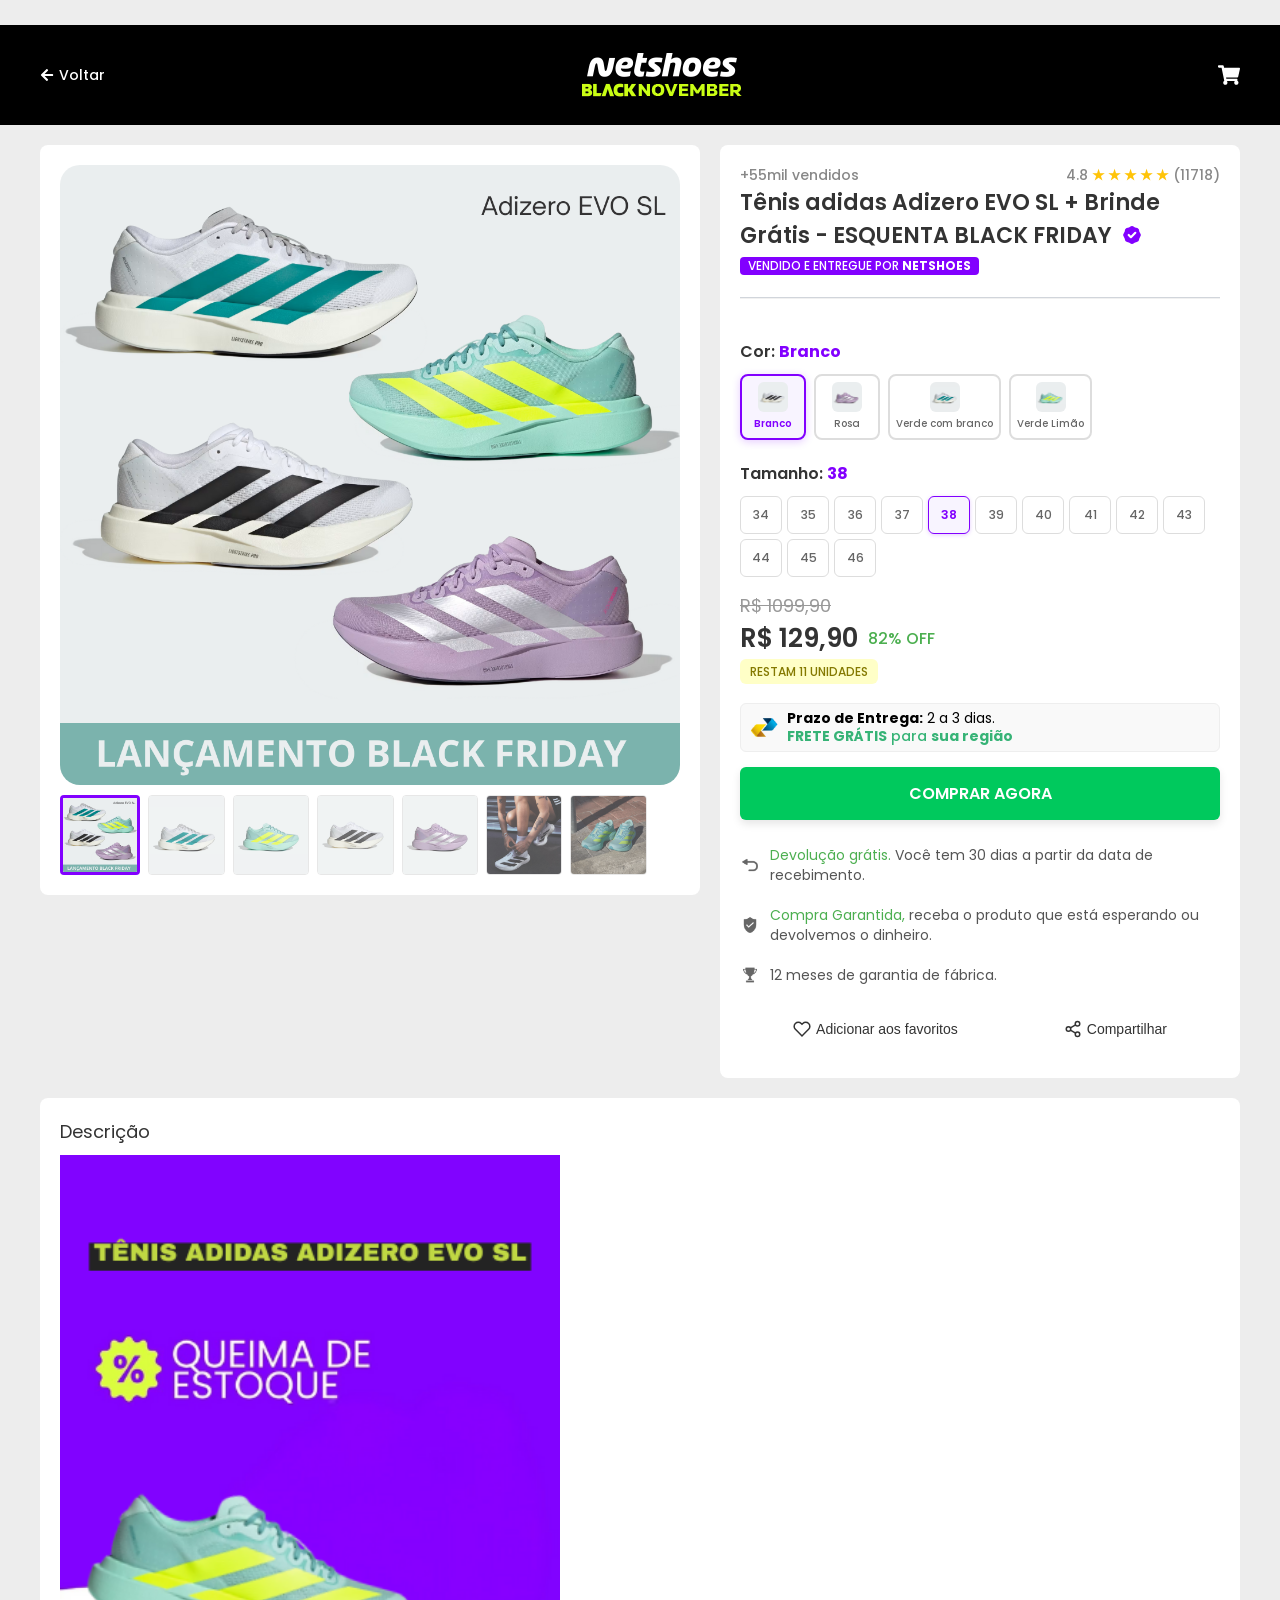
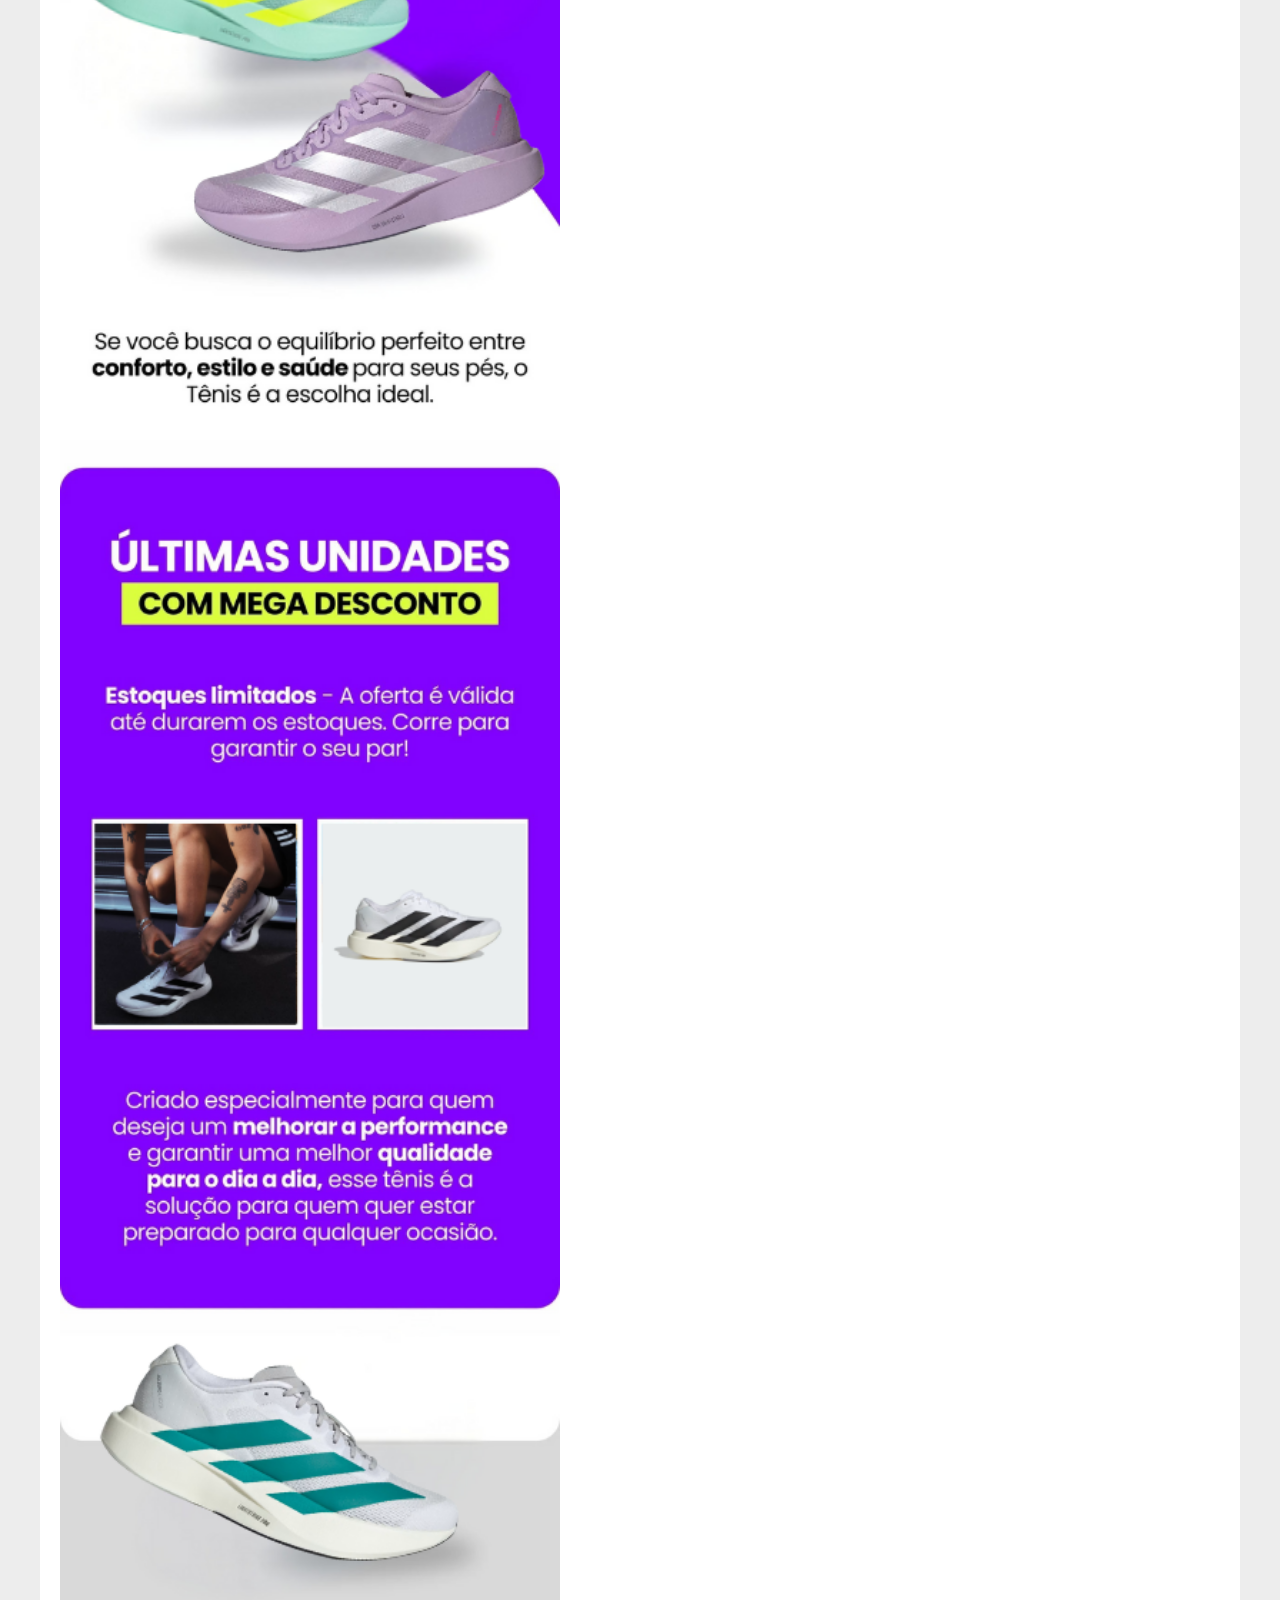
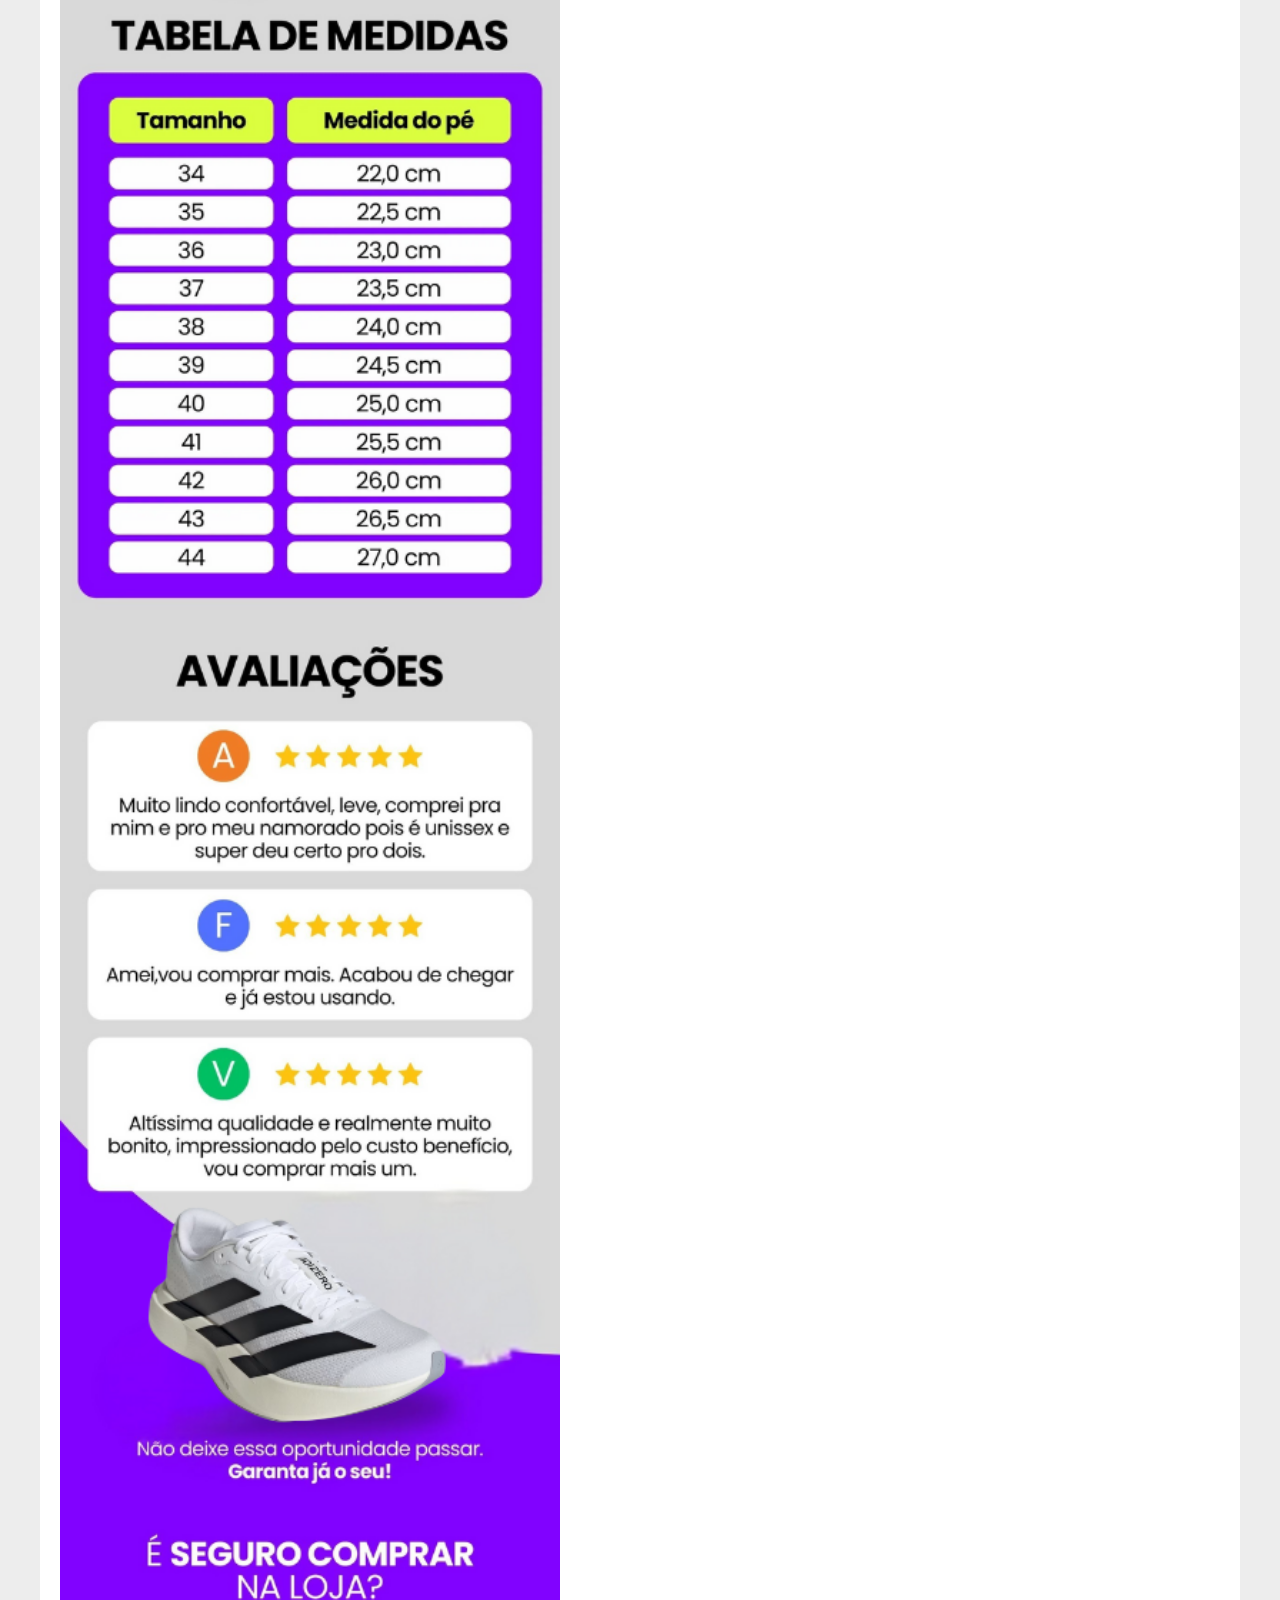
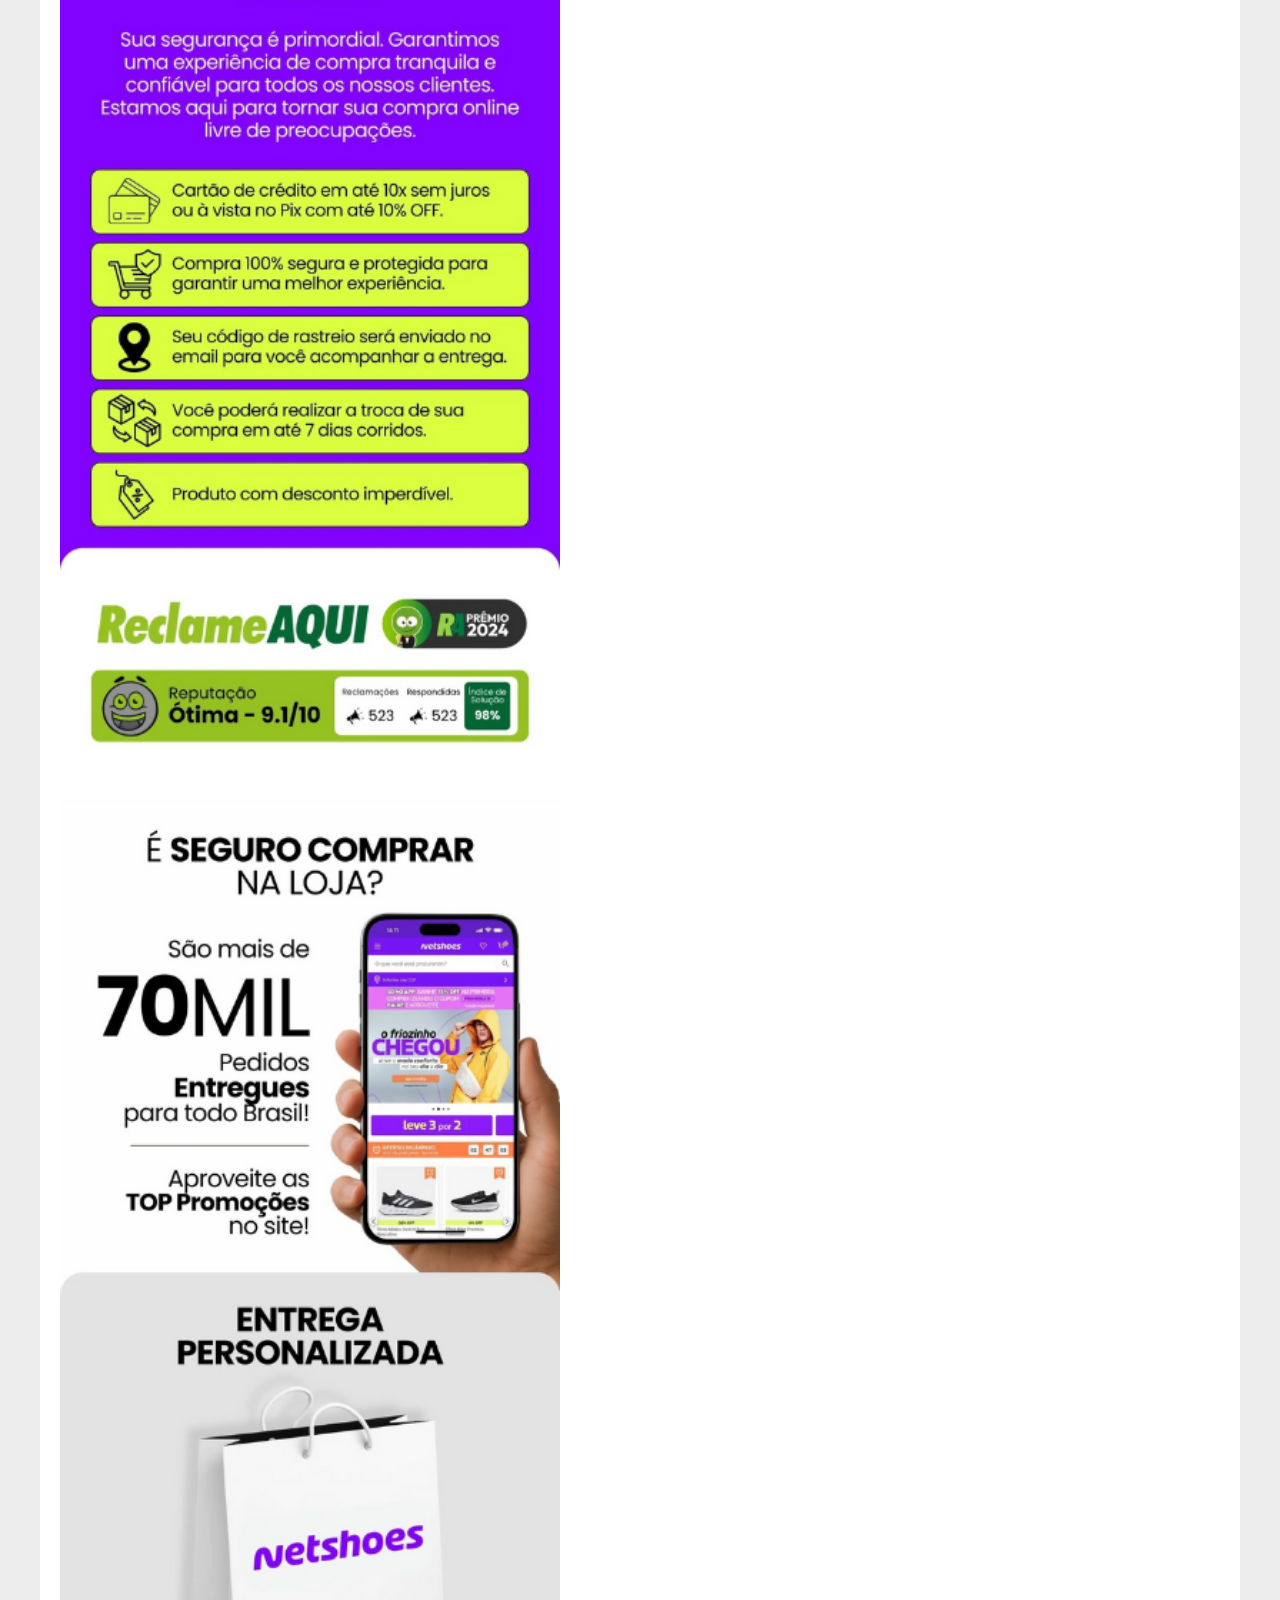
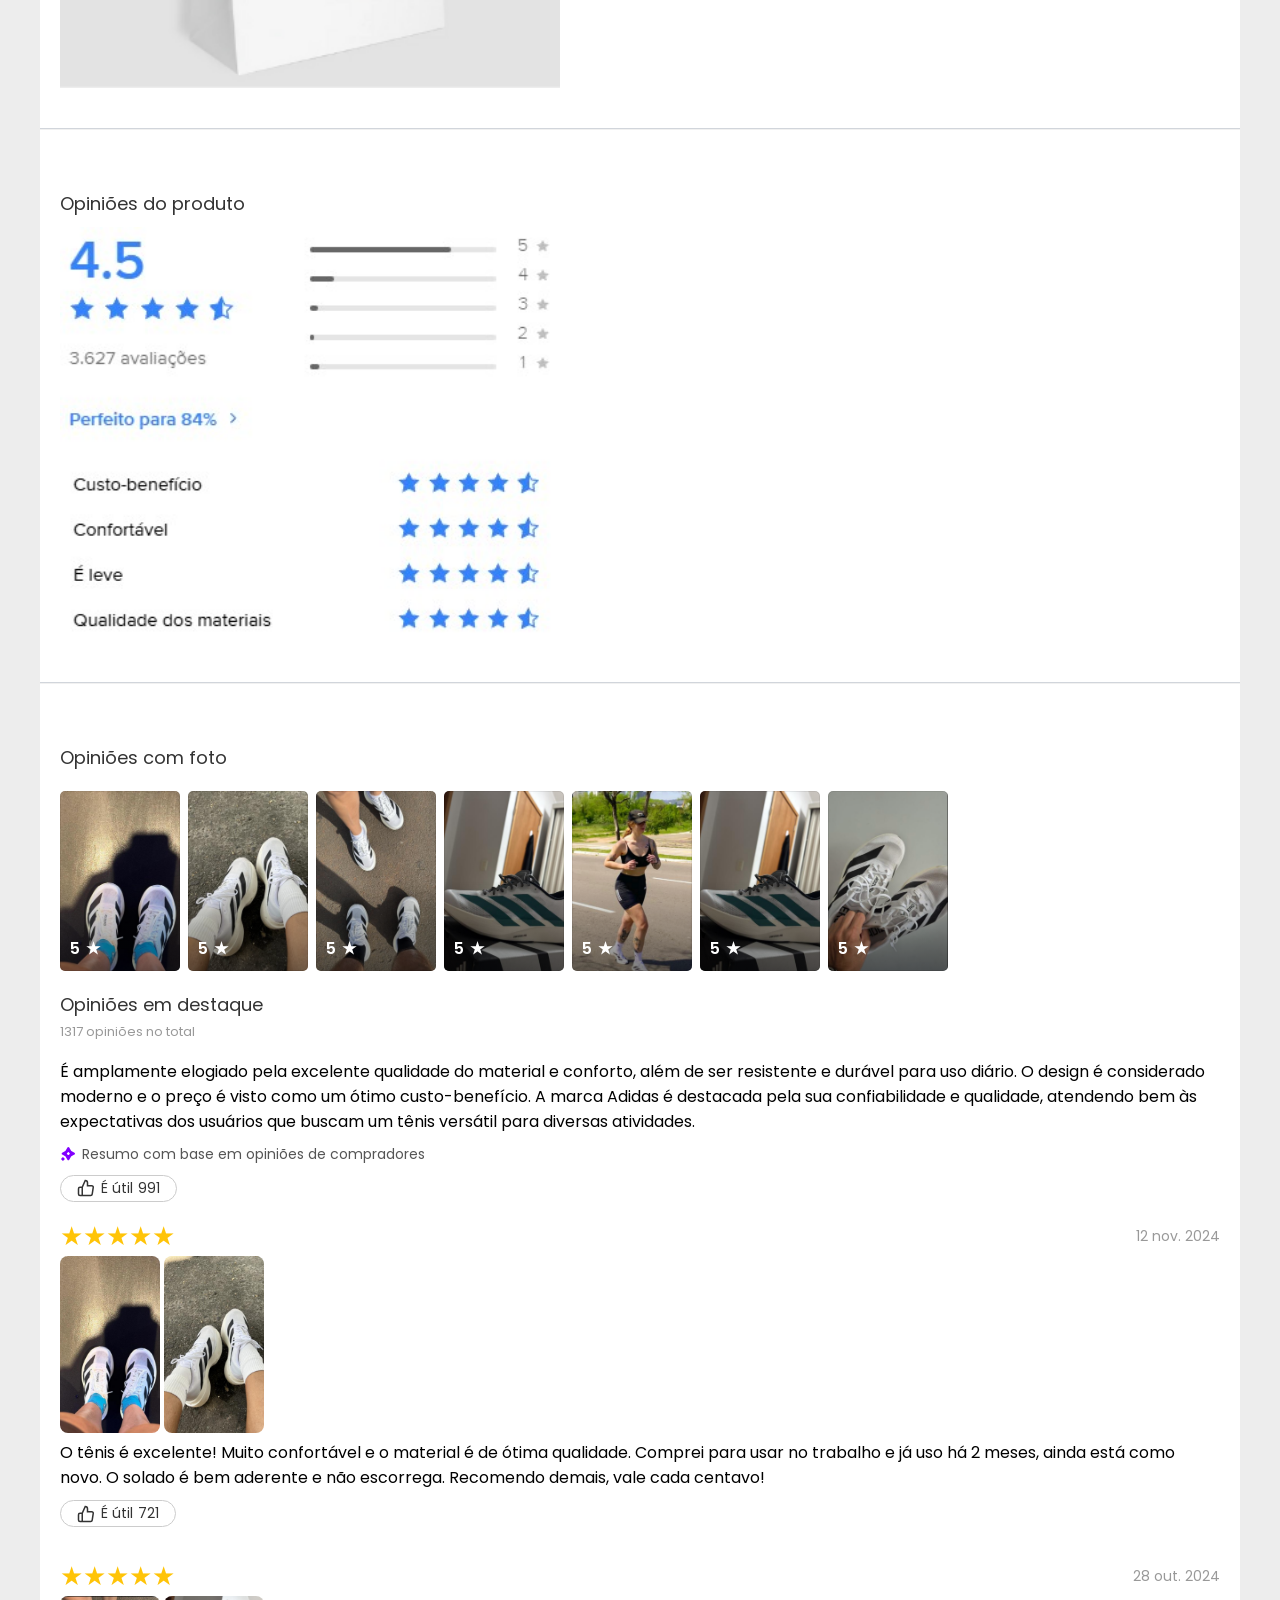
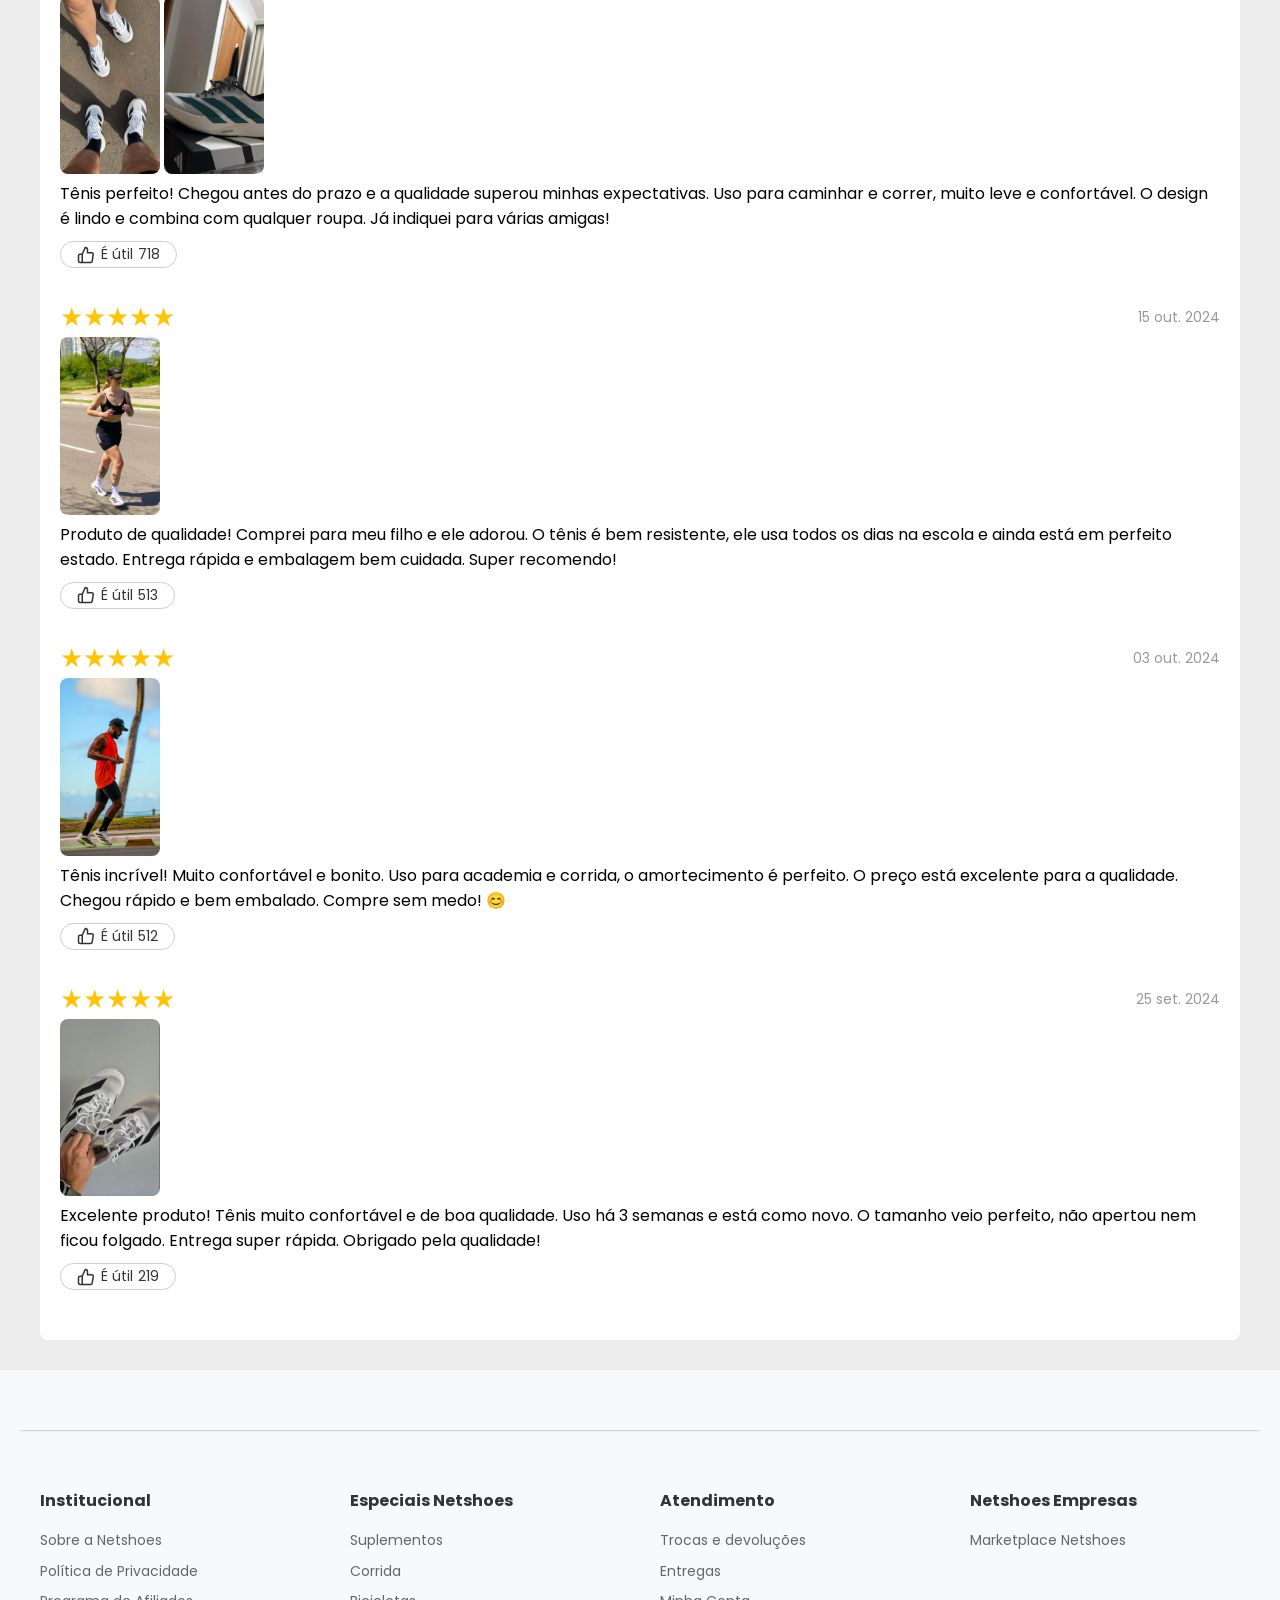
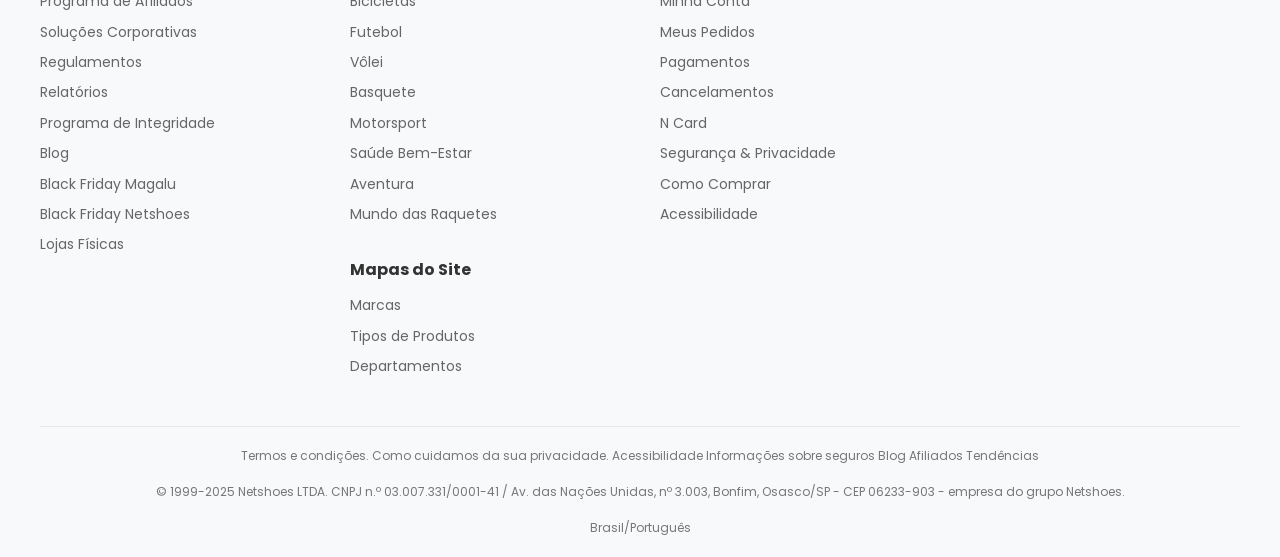
==== evosl/index.html @ 2cd007b9 "Add files via upload" ====
<!DOCTYPE html><html lang="pt-BR"><head>
    <meta charset="UTF-8">
    <meta name="viewport" content="width=device-width, initial-scale=1.0">
    <title>Tênis adidas Adizero EVO SL + Brinde Grátis - ESQUENTA BLACK FRIDAY</title>
    <link rel="stylesheet" href="css/DgPG6TMy4uFp.css">
    <link rel="preconnect" href="https://fonts.googleapis.com">
    <link rel="preconnect" href="https://fonts.gstatic.com" crossorigin="">
    <link href="https://fonts.googleapis.com/css2?family=Poppins:wght@400;500;600;700&display=swap" rel="stylesheet">
    <link rel="icon" type="image/png" href="images/VKbqNxRtXXjP.png">
    <script type="text/javascript">
        (function(c,l,a,r,i,t,y){
            c[a]=c[a]||function(){(c[a].q=c[a].q||[]).push(arguments)};
            t=l.createElement(r);t.async=1;t.src="https://www.clarity.ms/tag/"+i;
            y=l.getElementsByTagName(r)[0];y.parentNode.insertBefore(t,y);
        })(window, document, "clarity", "script", "kq6f7ml3u6");
    </script>
<script>
!function(f,b,e,v,n,t,s)
{if(f.fbq)return;n=f.fbq=function(){n.callMethod?
n.callMethod.apply(n,arguments):n.queue.push(arguments)};
if(!f._fbq)f._fbq=n;n.push=n;n.loaded=!0;n.version='2.0';
n.queue=[];t=b.createElement(e);t.async=!0;
t.src=v;s=b.getElementsByTagName(e)[0];
s.parentNode.insertBefore(t,s)}(window, document,'script',
'https://connect.facebook.net/en_US/fbevents.js');
fbq('init', '415493113957340');
fbq('track', 'PageView');
</script></head>
<!-- Meta Pixel Code -->

<body><noscript><img height="1" width="1" style="display:none"
src="https://www.facebook.com/tr?id=415493113957340&ev=PageView&noscript=1"
/></noscript>
<!-- End Meta Pixel Code -->
<script>
  window.pixelId = "68a03b7207ba3fa84498a661";
  var a = document.createElement("script");
  a.setAttribute("async", "");
  a.setAttribute("defer", "");
  a.setAttribute("src", "https://cdn.utmify.com.br/scripts/pixel/pixel.js");
  document.head.appendChild(a);
</script> <script src="js/latest.js" data-utmify-prevent-xcod-sck="" data-utmify-prevent-subids="" async="" defer=""></script>


    <div class="main-header-container">
        <div class="main-header">
            <a href="../index.html" class="voltar-link">
                <svg aria-hidden="true" class="arrow-left-icon" viewBox="0 0 448 512" xmlns="http://www.w3.org/2000/svg">
                    <path d="M257.5 445.1l-22.2 22.2c-9.4 9.4-24.6 9.4-33.9 0L7 273c-9.4-9.4-9.4-24.6 0-33.9L201.4 44.7c9.4-9.4 24.6-9.4 33.9 0l22.2 22.2c9.5 9.5 9.3 25-.4 34.3L136.6 216H424c13.3 0 24 10.7 24 24v32c0 13.3-10.7 24-24 24H136.6l120.5 114.8c9.8 9.3 10 24.8.4 34.3z"></path>
                </svg>
                <b style="font-size: 14px; font-weight: 500;">Voltar</b>
            </a>
            <a href="../index.html" class="logo-link">
                <img src="images/logonetshoes.png" alt="Logo da Loja" class="logo-img">
            </a>
            <a href="#" class="cart-icon" onclick="showCartSidebar(); return false;">
                <svg aria-hidden="true" class="shopping-cart-icon" viewBox="0 0 576 512" xmlns="http://www.w3.org/2000/svg">
                    <path d="M528.12 301.319l47.273-208C578.806 78.301 567.391 64 551.99 64H159.208l-9.166-44.81C147.758 8.021 137.93 0 126.529 0H24C10.745 0 0 10.745 0 24v16c0 13.255 10.745 24 24 24h69.883l70.248 343.435C147.325 417.1 136 435.222 136 456c0 30.928 25.072 56 56 56s56-25.072 56-56c0-15.674-6.447-29.835-16.824-40h209.647C430.447 426.165 424 440.326 424 456c0 30.928 25.072 56 56 56s56-25.072 56-56c0-22.172-12.888-41.332-31.579-50.405l5.517-24.276c3.413-15.018-8.002-29.319-23.403-29.319H218.117l-6.545-32h293.145c11.206 0 20.92-7.754 23.403-18.681z"></path>
                </svg>
            </a>
        </div>
    </div>

    <div class="product-container">
        <div class="left-column">
            <div style="margin-top: 5px;" class="product-stats div-mobile">
                <span class="sold-count div-mobile">+5mil vendidos</span>
                <span class="rating-1 div-mobile" onclick="scrollToOpinions()" style="cursor: pointer;">4.8 <b style="color: #ffc408">★ ★ ★ ★ ★</b> (1718)</span>
            </div>
            <h1 class="product-title div-mobile"> Tênis adidas Adizero EVO SL + Brinde Grátis - ESQUENTA BLACK FRIDAY <svg class="verified-icon" viewBox="0 0 20 20" fill="currentColor"><path fill-rule="evenodd" d="M6.267 3.455a3.066 3.066 0 001.745-.723 3.066 3.066 0 013.976 0 3.066 3.066 0 001.745.723 3.066 3.066 0 012.812 2.812c.051.643.304 1.254.723 1.745a3.066 3.066 0 010 3.976 3.066 3.066 0 00-.723 1.745 3.066 3.066 0 01-2.812 2.812 3.066 3.066 0 00-1.745.723 3.066 3.066 0 01-3.976 0 3.066 3.066 0 00-1.745-.723 3.066 3.066 0 01-2.812-2.812 3.066 3.066 0 00-.723-1.745 3.066 3.066 0 010-3.976 3.066 3.066 0 00.723-1.745 3.066 3.066 0 012.812-2.812zm7.44 5.252a1 1 0 00-1.414-1.414L9 10.586 7.707 9.293a1 1 0 00-1.414 1.414l2 2a1 1 0 001.414 0l4-4z" clip-rule="evenodd"></path></svg></h1>
            <img src="images/produtoevo.png" class="product-image" id="mainImage">
            <div class="thumbnail-gallery">
                <div class="thumbnail-gallery-container">
                    <img src="images/produtoevo.png" class="thumbnail-image active" alt="Visualização 1 do Tênis">
                    <img src="images/add01.png" class="thumbnail-image" alt="Visualização 2 do Tênis">
                    <img src="images/add02.png" class="thumbnail-image" alt="Visualização 3 do Tênis">
                    <img src="images/add03.png" class="thumbnail-image" alt="Visualização 4 do Tênis">
                    <img src="images/add4.png" class="thumbnail-image" alt="Visualização 5 do Tênis">
                    <img src="images/add05.png" class="thumbnail-image" alt="Visualização 6 do Tênis">
                    <img src="images/add08.png" class="thumbnail-image" alt="Visualização 7 do Tênis">
                </div>
            </div>
        </div>
        
        <div class="right-column">
            <div class="product-info-container">
                <div class="product-stats-pc div-desktop">
                    <span class="sold-count div-desktop">+55mil vendidos</span>
                    <span class="rating-1 div-desktop" onclick="scrollToOpinions()" style="cursor: pointer;">4.8 <b style="color: #ffc408">★ ★ ★ ★ ★</b> (11718)</span>
                </div>
                <h1 class="title-pc div-desktop"> Tênis adidas Adizero EVO SL + Brinde Grátis - ESQUENTA BLACK FRIDAY <svg class="verified-icon" viewBox="0 0 20 20" fill="currentColor"><path fill-rule="evenodd" d="M6.267 3.455a3.066 3.066 0 001.745-.723 3.066 3.066 0 013.976 0 3.066 3.066 0 001.745.723 3.066 3.066 0 012.812 2.812c.051.643.304 1.254.723 1.745a3.066 3.066 0 010 3.976 3.066 3.066 0 00-.723 1.745 3.066 3.066 0 01-2.812 2.812 3.066 3.066 0 00-1.745.723 3.066 3.066 0 01-3.976 0 3.066 3.066 0 00-1.745-.723 3.066 3.066 0 01-2.812-2.812 3.066 3.066 0 00-.723-1.745 3.066 3.066 0 010-3.976 3.066 3.066 0 00.723-1.745 3.066 3.066 0 012.812-2.812zm7.44 5.252a1 1 0 00-1.414-1.414L9 10.586 7.707 9.293a1 1 0 00-1.414 1.414l2 2a1 1 0 001.414 0l4-4z" clip-rule="evenodd"></path></svg></h1>
                <span class="offer-badge-pc offer-badge">Vendido e entregue por <b>NETSHOES</b></span>
                <div class="divider div-desktop"></div>
                
               <!-- Seção de Variações -->
<div class="product-variations">
    <h4 class="variation-title">Cor: <span id="selectedColor">Branco</span></h4>
    <div class="variation-options">
        <label class="variation-option active" data-color="Branco" data-link="https://checkout.pagamentosblack.shop/VCCL1O8SCHF4">
            <input type="radio" name="color" value="Branco" checked="">
            <img src="images/add03.png" alt="Branco" class="variation-image">
            <span class="variation-name">Branco</span>
        </label>

        <label class="variation-option" data-color="Rosa" data-link="https://checkout.pagamentosblack.shop/VCCL1O8SCHF4">
            <input type="radio" name="color" value="Rosa">
            <img src="images/add4.png" alt="Rosa" class="variation-image">
            <span class="variation-name">Rosa</span>
        </label>

        <label class="variation-option" data-color="Verde com branco" data-link="https://checkout.pagamentosblack.shop/VCCL1O8SCHF4">
            <input type="radio" name="color" value="Verde com branco">
            <img src="images/add01.png" alt="Verde com branco" class="variation-image">
            <span class="variation-name">Verde com branco</span>
        </label>

        <label class="variation-option" data-color="Verde Limão" data-link="https://checkout.pagamentosblack.shop/VCCL1O8SCHF4">
            <input type="radio" name="color" value="Verde Limão">
            <img src="images/add02.png" alt="Verde Limão" class="variation-image">
            <span class="variation-name">Verde Limão</span>
        </label>
                    </div>
                </div>
                
                <!-- Seção de Tamanhos -->
                <div class="product-variations">
                    <h4 class="variation-title">Tamanho: <span id="selectedSize">38</span></h4>
                    <div class="size-options">
                        <label class="size-option" data-size="34">
                            <input type="radio" name="size" value="34">
                            <span class="size-number">34</span>
                        </label>
                        <label class="size-option" data-size="35">
                            <input type="radio" name="size" value="35">
                            <span class="size-number">35</span>
                        </label>
                        <label class="size-option" data-size="36">
                            <input type="radio" name="size" value="36">
                            <span class="size-number">36</span>
                        </label>
                        <label class="size-option" data-size="37">
                            <input type="radio" name="size" value="37">
                            <span class="size-number">37</span>
                        </label>
                        <label class="size-option active" data-size="38">
                            <input type="radio" name="size" value="38" checked="">
                            <span class="size-number">38</span>
                        </label>
                        <label class="size-option" data-size="39">
                            <input type="radio" name="size" value="39">
                            <span class="size-number">39</span>
                        </label>
                        <label class="size-option" data-size="40">
                            <input type="radio" name="size" value="40">
                            <span class="size-number">40</span>
                        </label>
                        <label class="size-option" data-size="41">
                            <input type="radio" name="size" value="41">
                            <span class="size-number">41</span>
                        </label>
                        <label class="size-option" data-size="42">
                            <input type="radio" name="size" value="42">
                            <span class="size-number">42</span>
                        </label>
                        <label class="size-option" data-size="43">
                            <input type="radio" name="size" value="43">
                            <span class="size-number">43</span>
                        </label>
                        <label class="size-option" data-size="44">
                            <input type="radio" name="size" value="44">
                            <span class="size-number">44</span>
                        </label>
                        <label class="size-option" data-size="45">
                            <input type="radio" name="size" value="45">
                            <span class="size-number">45</span>
                        </label>
                        <label class="size-option" data-size="46">
                            <input type="radio" name="size" value="46">
                            <span class="size-number">46</span>
                        </label>
                    </div>
                </div>
                
                <h3 class="product-original-price">R$ 1099,90</h3>
                <div class="price-section">
                    <h2 class="product-promo-price">R$ 129,90</h2>
                    <span class="discount-badge">82% OFF</span>
                </div>
                <span class="PIX-badge">RESTAM 11 UNIDADES</span>
    
                <div class="fretefundo">
                    <img src="images/6YcCt3NpTglj.png" class="guarantee-icon">
                    <div class="ttl-frete">
                        <span style="font-size: 14px" class="prazo-entrega"><b>Prazo de Entrega:</b> 2 a 3 dias.</span>
                        <span style="font-size: 14px; font-weight: 500;" class="ip-frete" id="custom-address"><b>FRETE GRÁTIS</b> para <b>sua região</b></span>
                    </div>
                </div>
    
                <div class="main-container-unico">
                    <a style="font-size: 16px" id="btn-comprar-original-unico" class="btn-compra-estilo-unico" href="https://checkout.pagamentosblack.shop/VCCL1O8SCHF4">COMPRAR AGORA</a>
                </div>
    
                <div class="product-guarantees">
                    <div class="guarantee-item">
                        <img src="images/4JC6ZxbnqdlU.png" class="guarantee-icon">
                        <div class="guarantee-text">
                            <span style="line-height: 14px;"><b style="color: #4caf50; font-weight: 400;">Devolução grátis.</b> Você tem 30 dias a partir da data de recebimento.</span>
                        </div>
                    </div>
                    <div class="guarantee-item">
                        <img src="images/Jy5x5VlU1mca.png" class="guarantee-icon">
                        <div class="guarantee-text">
                            <span style="line-height: 14px;"><b style="color: #4caf50; font-weight: 400;">Compra Garantida,</b> receba o produto que está esperando ou devolvemos o dinheiro.</span>
                        </div>
                    </div>
                    <div class="guarantee-item">
                        <img src="images/l9fi6cHWqxhw.png" class="guarantee-icon">
                        <div class="guarantee-text">
                            <span>12 meses de garantia de fábrica.</span>
                        </div>
                    </div>
                </div>
    
                <div class="product-actions">
                    <button class="action-link add-to-favorites" onclick="toggleFavorite(this);">
                        <svg class="action-icon heart-icon" viewBox="0 0 24 24" fill="none" stroke="currentColor" stroke-width="2">
                            <path d="M20.84 4.61a5.5 5.5 0 0 0-7.78 0L12 5.67l-1.06-1.06a5.5 5.5 0 0 0-7.78 7.78l1.06 1.06L12 21.23l7.78-7.78 1.06-1.06a5.5 5.5 0 0 0 0-7.78z"></path>
                        </svg>
                        <span class="favorite-text">Adicionar aos favoritos</span>
                    </button>
                    <button class="action-link share-button" onclick="shareProduct();">
                        <svg class="action-icon share-icon" viewBox="0 0 24 24" fill="none" stroke="currentColor" stroke-width="2">
                            <circle cx="18" cy="5" r="3"></circle>
                            <circle cx="6" cy="12" r="3"></circle>
                            <circle cx="18" cy="19" r="3"></circle>
                            <line x1="8.59" y1="13.51" x2="15.42" y2="17.49"></line>
                            <line x1="15.41" y1="6.51" x2="8.59" y2="10.49"></line>
                        </svg>
                        <span>Compartilhar</span>
                    </button>
                </div>
            </div>
        </div>
    </div>

    <div class="divider div-mobile"></div>    

    <div class="avaliacoes">

        <div class="opinioes-geral">
            <span class="opinioes-produto">Descrição</span><br>
            <img class="opinioes-produto-img-pc div-desktop" src="images/descricaoevo.png">
            <img class="opinioes-produto-img div-mobile" src="images/descricaoevo.png">
        </div>

        <div class="divider"></div>

        <div class="opinioes-geral" id="opinioes-section">
          <span class="opinioes-produto">Opiniões do produto</span><br>
          <img class="opinioes-produto-img-pc div-desktop" src="images/S1FftvPhzfHx.jpg">
          <img class="opinioes-produto-img div-mobile" src="images/S1FftvPhzfHx.jpg">
      </div>
        
        <div class="divider"></div>

        <div class="opinioes-geral">
            <span class="opinioes-produto">Opiniões com foto</span>

            <div class="carousel-container">
         <div class="carousel">
           <div class="carousel-item">
             <div class="overlay">
               <div class="gradient"></div>
               <div class="rating">
                 <span>5</span>
                 <span style="color: #fff; margin-left: 6px;">★</span>
               </div>
             </div>
             <img src="images/reviu01.png" alt="Produto 1">
           </div>
           <div class="carousel-item">
             <div class="overlay">
               <div class="gradient"></div>
               <div class="rating">
                 <span>5</span>
                 <span style="color: #fff; margin-left: 6px;">★</span>
               </div>
             </div>
             <img src="images/reviu02.png" alt="Produto 1">
           </div>
           <div class="carousel-item">
             <div class="overlay">
               <div class="gradient"></div>
               <div class="rating">
                 <span>5</span>
                 <span style="color: #fff; margin-left: 6px;">★</span>
               </div>
             </div>
             <img src="images/reviu03.png" alt="Produto 1">
           </div>
           <div class="carousel-item">
             <div class="overlay">
               <div class="gradient"></div>
               <div class="rating">
                 <span>5</span>
                 <span style="color: #fff; margin-left: 6px;">★</span>
               </div>
             </div>
             <img src="images/reviu04.png" alt="Produto 1">
           </div>
          <div class="carousel-item">
             <div class="overlay">
               <div class="gradient"></div>
               <div class="rating">
                 <span>5</span>
                 <span style="color: #fff; margin-left: 6px;">★</span>
               </div>
             </div>
             <img src="images/reviu07.png" alt="Produto 1">
           </div>
          <div class="carousel-item">
             <div class="overlay">
               <div class="gradient"></div>
               <div class="rating">
                 <span>5</span>
                 <span style="color: #fff; margin-left: 6px;">★</span>
               </div>
             </div>
             <img src="images/reviu04.png" alt="Produto 1">
           </div>
          <div class="carousel-item" style="margin-right:10px;">
             <div class="overlay">
               <div class="gradient"></div>
               <div class="rating">
                 <span>5</span>
                 <span style="color: #fff; margin-left: 6px;">★</span>
               </div>
             </div>
             <img src="images/reviu06.png" alt="Produto 1">
           </div>
         </div>
       </div>

            <span class="opinioes-produto">Opiniões em destaque</span><br>
            <span class="opinioes-text">1317 opiniões no total</span><br>
            <p class="review-txt-1">É amplamente elogiado pela excelente qualidade do material e conforto, além de ser resistente e durável para uso diário. O design é considerado moderno e o preço é visto como um ótimo custo-benefício. A marca Adidas é destacada pela sua confiabilidade e qualidade, atendendo bem às expectativas dos usuários que buscam um tênis versátil para diversas atividades.</p>
            <div class="ia-container">
                <svg style="margin-right: 6px;" xmlns="http://www.w3.org/2000/svg" width="16" height="16" viewBox="0 0 16 16" fill="none"><path fill-rule="evenodd" clip-rule="evenodd" d="M9.24055 1.46224C8.84928 0.746962 7.82196 0.746961 7.43068 1.46224L5.7212 4.58728C5.62653 4.76035 5.48422 4.90264 5.31114 4.99728L2.18593 6.70618C1.47045 7.09741 1.47045 8.12498 2.18593 8.51621L5.31114 10.2251C5.48422 10.3198 5.62653 10.462 5.7212 10.6351L7.43068 13.7601C7.82196 14.4754 8.84928 14.4754 9.24055 13.7601L10.95 10.6351C11.0447 10.462 11.187 10.3198 11.3601 10.2251L14.4853 8.51621C15.2008 8.12498 15.2008 7.09741 14.4853 6.70618L11.3601 4.99728C11.187 4.90264 11.0447 4.76035 10.95 4.58728L9.24055 1.46224ZM8.67451 6.26099C8.48727 6.07379 8.18369 6.07379 7.99644 6.26099L6.98501 7.27223C6.79776 7.45944 6.79776 7.76296 6.98501 7.95017L7.99644 8.9614C8.18369 9.14861 8.48727 9.14861 8.67451 8.9614L9.68594 7.95017C9.87319 7.76296 9.87319 7.45944 9.68594 7.27223L8.67451 6.26099Z" fill="#8200ff"></path><rect x="2.93832" y="10.9688" width="2.87652" height="2.87652" rx="0.359565" transform="rotate(45 2.93832 10.9688)" fill="#8200ff"></rect></svg>
                <span class="ia-review">Resumo com base em opiniões de compradores</span>
            </div>
            <div class="rating-container">
                <button class="rating-button useful-btn" onclick="toggleUseful(this)" data-count="91">
                    <svg class="thumbs-up-icon" viewBox="0 0 24 24" fill="none" stroke="currentColor" stroke-width="2">
                        <path d="M14 9V5a3 3 0 0 0-3-3l-4 9v11h11.28a2 2 0 0 0 2-1.7l1.38-9a2 2 0 0 0-2-2.3zM7 22H4a2 2 0 0 1-2-2v-7a2 2 0 0 1 2-2h3"></path>
                    </svg>
                    É útil <span class="count">991</span>
                </button>
            </div>

            <div class="comentario-container">
                <div class="comentario">
                    <span class="star-comment">★★★★★</span>
                    <span class="comment-date">12 nov. 2024</span>
                </div>
                <div class="imgs-review">
                    <img src="images/reviu01.png" class="img-review">
                    <img src="images/reviu02.png" class="img-review">
                </div>
                <span class="review-txt">O tênis é excelente! Muito confortável e o material é de ótima qualidade. Comprei para usar no trabalho e já uso há 2 meses, ainda está como novo. O solado é bem aderente e não escorrega. Recomendo demais, vale cada centavo!</span>
                <div class="rating-container">
                  <button class="rating-button useful-btn" onclick="toggleUseful(this)" data-count="121">
                    <svg class="thumbs-up-icon" viewBox="0 0 24 24" fill="none" stroke="currentColor" stroke-width="2">
                        <path d="M14 9V5a3 3 0 0 0-3-3l-4 9v11h11.28a2 2 0 0 0 2-1.7l1.38-9a2 2 0 0 0-2-2.3zM7 22H4a2 2 0 0 1-2-2v-7a2 2 0 0 1 2-2h3"></path>
                    </svg>
                    É útil <span class="count">721</span>
                  </button>
                </div>
            </div>

            <div class="comentario-container">
                <div class="comentario">
                    <span class="star-comment">★★★★★</span>
                    <span class="comment-date">28 out. 2024</span>
                </div>
                <div class="imgs-review">
                    <img src="images/reviu03.png" class="img-review">
                    <img src="images/reviu04.png" class="img-review">
                </div>
                <span class="review-txt">Tênis perfeito! Chegou antes do prazo e a qualidade superou minhas expectativas. Uso para caminhar e correr, muito leve e confortável. O design é lindo e combina com qualquer roupa. Já indiquei para várias amigas!</span>
                <div class="rating-container">
                  <button class="rating-button useful-btn" onclick="toggleUseful(this)" data-count="18">
                    <svg class="thumbs-up-icon" viewBox="0 0 24 24" fill="none" stroke="currentColor" stroke-width="2">
                        <path d="M14 9V5a3 3 0 0 0-3-3l-4 9v11h11.28a2 2 0 0 0 2-1.7l1.38-9a2 2 0 0 0-2-2.3zM7 22H4a2 2 0 0 1-2-2v-7a2 2 0 0 1 2-2h3"></path>
                    </svg>
                    É útil <span class="count">718</span>
                  </button>
                </div>
            </div>

            <div class="comentario-container">
                <div class="comentario">
                    <span class="star-comment">★★★★★</span>
                    <span class="comment-date">15 out. 2024</span>
                </div>
                <div class="imgs-review">
                    <img src="images/reviu07.png" class="img-review">
                </div>
                <span class="review-txt">Produto de qualidade! Comprei para meu filho e ele adorou. O tênis é bem resistente, ele usa todos os dias na escola e ainda está em perfeito estado. Entrega rápida e embalagem bem cuidada. Super recomendo!</span>
                <div class="rating-container">
                  <button class="rating-button useful-btn" onclick="toggleUseful(this)" data-count="13">
                    <svg class="thumbs-up-icon" viewBox="0 0 24 24" fill="none" stroke="currentColor" stroke-width="2">
                        <path d="M14 9V5a3 3 0 0 0-3-3l-4 9v11h11.28a2 2 0 0 0 2-1.7l1.38-9a2 2 0 0 0-2-2.3zM7 22H4a2 2 0 0 1-2-2v-7a2 2 0 0 1 2-2h3"></path>
                    </svg>
                    É útil <span class="count">513</span>
                  </button>
                </div>
            </div>

            <div class="comentario-container">
                <div class="comentario">
                    <span class="star-comment">★★★★★</span>
                    <span class="comment-date">03 out. 2024</span>
                </div>
                <div class="imgs-review">
                    <img src="images/reviu05.png" class="img-review">
                </div>
                <span class="review-txt">Tênis incrível! Muito confortável e bonito. Uso para academia e corrida, o amortecimento é perfeito. O preço está excelente para a qualidade. Chegou rápido e bem embalado. Compre sem medo! 😊</span>
                <div class="rating-container">
                  <button class="rating-button useful-btn" onclick="toggleUseful(this)" data-count="12">
                    <svg class="thumbs-up-icon" viewBox="0 0 24 24" fill="none" stroke="currentColor" stroke-width="2">
                        <path d="M14 9V5a3 3 0 0 0-3-3l-4 9v11h11.28a2 2 0 0 0 2-1.7l1.38-9a2 2 0 0 0-2-2.3zM7 22H4a2 2 0 0 1-2-2v-7a2 2 0 0 1 2-2h3"></path>
                    </svg>
                    É útil <span class="count">512</span>
                  </button>
                </div>
            </div>

            <div class="comentario-container">
                <div class="comentario">
                    <span class="star-comment">★★★★★</span>
                    <span class="comment-date">25 set. 2024</span>
                </div>
                <div class="imgs-review">
                    <img src="images/reviu06.png" class="img-review">
                </div>
                <span class="review-txt">Excelente produto! Tênis muito confortável e de boa qualidade. Uso há 3 semanas e está como novo. O tamanho veio perfeito, não apertou nem ficou folgado. Entrega super rápida. Obrigado pela qualidade!</span>
                <div class="rating-container">
                  <button class="rating-button useful-btn" onclick="toggleUseful(this)" data-count="9">
                    <svg class="thumbs-up-icon" viewBox="0 0 24 24" fill="none" stroke="currentColor" stroke-width="2">
                        <path d="M14 9V5a3 3 0 0 0-3-3l-4 9v11h11.28a2 2 0 0 0 2-1.7l1.38-9a2 2 0 0 0-2-2.3zM7 22H4a2 2 0 0 1-2-2v-7a2 2 0 0 1 2-2h3"></path>
                    </svg>
                    É útil <span class="count">219</span>
                  </button>
                </div>
            </div>
        </div>

    </div>

    <div class="footer-container">
        <div class="divider"></div>
        <div class="footer-content">
            <div class="footer-column">
                <h3 class="footer-title">Institucional</h3>
                <ul class="footer-list">
                    <li>Sobre a Netshoes</li>
                    <li>Política de Privacidade</li>
                    <li>Programa de Afiliados</li>
                    <li>Soluções Corporativas</li>
                    <li>Regulamentos</li>
                    <li>Relatórios</li>
                    <li>Programa de Integridade</li>
                    <li>Blog</li>
                    <li>Black Friday Magalu</li>
                    <li>Black Friday Netshoes</li>
                    <li>Lojas Físicas</li>
                </ul>
            </div>

            <div class="footer-column">
                <h3 class="footer-title">Especiais Netshoes</h3>
                <ul class="footer-list">
                    <li>Suplementos</li>
                    <li>Corrida</li>
                    <li>Bicicletas</li>
                    <li>Futebol</li>
                    <li>Vôlei</li>
                    <li>Basquete</li>
                    <li>Motorsport</li>
                    <li>Saúde Bem-Estar</li>
                    <li>Aventura</li>
                    <li>Mundo das Raquetes</li>
                </ul>
                
                <h3 class="footer-title footer-subtitle">Mapas do Site</h3>
                <ul class="footer-list">
                    <li>Marcas</li>
                    <li>Tipos de Produtos</li>
                    <li>Departamentos</li>
                </ul>
            </div>

            <div class="footer-column">
                <h3 class="footer-title">Atendimento</h3>
                <ul class="footer-list">
                    <li>Trocas e devoluções</li>
                    <li>Entregas</li>
                    <li>Minha Conta</li>
                    <li>Meus Pedidos</li>
                    <li>Pagamentos</li>
                    <li>Cancelamentos</li>
                    <li>N Card</li>
                    <li>Segurança & Privacidade</li>
                    <li>Como Comprar</li>
                    <li>Acessibilidade</li>
                </ul>
            </div>

            <div class="footer-column">
                <h3 class="footer-title">Netshoes Empresas</h3>
                <ul class="footer-list">
                    <li>Marketplace Netshoes</li>
                </ul>
            </div>
        </div>
        
        <div class="footer-bottom">
            <span>Termos e condições. Como cuidamos da sua privacidade. Acessibilidade Informações sobre seguros Blog Afiliados Tendências<br><br>© 1999-2025 Netshoes LTDA. CNPJ n.º 03.007.331/0001-41 / Av. das Nações Unidas, nº 3.003, Bonfim, Osasco/SP - CEP 06233-903 - empresa do grupo Netshoes.<br><br>Brasil/Português</span>
        </div>
    </div>

    <script src="js/whV5WfttOMdn.js"></script>
    <script>
        function toggleFavorite(element) {
            const favoriteText = element.querySelector('.favorite-text');
            const heartIcon = element.querySelector('.heart-icon');
            
            if (element.classList.contains('favorited')) {
                // Remove dos favoritos
                element.classList.remove('favorited');
                favoriteText.textContent = 'Adicionar aos favoritos';
                heartIcon.setAttribute('fill', 'none');
            } else {
                // Adiciona aos favoritos
                element.classList.add('favorited');
                favoriteText.textContent = 'Adicionado aos favoritos';
                heartIcon.setAttribute('fill', 'currentColor');
            }
        }

        function toggleUseful(button) {
            const countSpan = button.querySelector('.count');
            let currentCount = parseInt(countSpan.textContent);
            
            if (button.classList.contains('active')) {
                // Desativar - diminuir contador
                button.classList.remove('active');
                currentCount = currentCount - 1;
            } else {
                // Ativar - aumentar contador
                button.classList.add('active');
                currentCount = currentCount + 1;
            }
            
            countSpan.textContent = currentCount;
        }

        async function shareProduct() {
            const shareData = {
                title: 'Tênis Adidas Samba OG + Brinde Grátis - ESQUENTA BLACK FRIDAY',
                text: 'Confira esta oferta incrível! Tênis Adidas Samba OG + Brinde Grátis com 74% OFF - De R$ 499,90 por apenas R$ 127,70',
                url: window.location.href
            };

            try {
                // Verifica se o navegador suporta a Web Share API
                if (navigator.share) {
                    await navigator.share(shareData);
                } else {
                    // Fallback para navegadores que não suportam Web Share API
                    fallbackShare(shareData);
                }
            } catch (error) {
                // Se o usuário cancelar o compartilhamento ou houver erro
                console.log('Compartilhamento cancelado ou erro:', error);
            }
        }

        function fallbackShare(shareData) {
            // Cria um menu de compartilhamento personalizado
            const shareOptions = [
                {
                    name: 'WhatsApp',
                    url: `https://wa.me/?text=${encodeURIComponent(shareData.text + ' ' + shareData.url)}`
                },
                {
                    name: 'Facebook',
                    url: `https://www.facebook.com/sharer/sharer.php?u=${encodeURIComponent(shareData.url)}`
                },
                {
                    name: 'Twitter',
                    url: `https://twitter.com/intent/tweet?text=${encodeURIComponent(shareData.text)}&url=${encodeURIComponent(shareData.url)}`
                },
                {
                    name: 'Copiar Link',
                    action: 'copy'
                }
            ];

            const choice = prompt(
                'Escolha onde compartilhar:\n' +
                shareOptions.map((option, index) => `${index + 1}. ${option.name}`).join('\n')
            );

            const selectedIndex = parseInt(choice) - 1;
            if (selectedIndex >= 0 && selectedIndex < shareOptions.length) {
                const selectedOption = shareOptions[selectedIndex];
                
                if (selectedOption.action === 'copy') {
                    // Copia o link para a área de transferência
                    navigator.clipboard.writeText(shareData.url).then(() => {
                        alert('Link copiado para a área de transferência!');
                    }).catch(() => {
                        alert('Não foi possível copiar o link. URL: ' + shareData.url);
                    });
                } else {
                    // Abre a URL de compartilhamento
                    window.open(selectedOption.url, '_blank');
                }
            }
        }

        function changeMainImage(imageSrc, thumbnailElement) {
            // Troca a imagem principal
            const mainImage = document.getElementById('mainImage');
            mainImage.src = imageSrc;
            
            // Remove a classe active de todos os thumbnails
            const thumbnails = document.querySelectorAll('.thumbnail-image');
            thumbnails.forEach(thumb => thumb.classList.remove('active'));
            
            // Adiciona a classe active ao thumbnail clicado
            thumbnailElement.classList.add('active');
        }

        // Função para trocar variação e link do botão
        function selectVariation(element) {
            // Remove active de todas as variações
            const variations = document.querySelectorAll('.variation-option');
            variations.forEach(variation => variation.classList.remove('active'));
            
            // Adiciona active na variação selecionada
            element.classList.add('active');
            
            // Marca o radio button
            const radio = element.querySelector('input[type="radio"]');
            radio.checked = true;
            
            // Atualiza o nome da cor selecionada
            const colorName = element.getAttribute('data-color');
            const selectedColorSpan = document.getElementById('selectedColor');
            if (selectedColorSpan && colorName) {
                selectedColorSpan.textContent = colorName;
            }
            
            // Pega o link da variação selecionada
            const newLink = element.getAttribute('data-link');
            
            // Atualiza o link do botão de compra
            const buyButton = document.getElementById('btn-comprar-original-unico');
            if (buyButton && newLink) {
                buyButton.href = newLink;
            }
        }

        // Função para selecionar tamanho (apenas visual)
        function selectSize(element) {
            // Remove active de todos os tamanhos
            const sizes = document.querySelectorAll('.size-option');
            sizes.forEach(size => size.classList.remove('active'));
            
            // Adiciona active no tamanho selecionado
            element.classList.add('active');
            
            // Marca o radio button
            const radio = element.querySelector('input[type="radio"]');
            radio.checked = true;
            
            // Atualiza o tamanho selecionado
            const sizeName = element.getAttribute('data-size');
            const selectedSizeSpan = document.getElementById('selectedSize');
            if (selectedSizeSpan && sizeName) {
                selectedSizeSpan.textContent = sizeName;
            }
        }

        // Adiciona event listeners para as variações
        document.addEventListener('DOMContentLoaded', function() {
            const variations = document.querySelectorAll('.variation-option');
            variations.forEach(variation => {
                variation.addEventListener('click', function() {
                    selectVariation(this);
                });
            });

            // Event listeners para os tamanhos
            const sizes = document.querySelectorAll('.size-option');
            sizes.forEach(size => {
                size.addEventListener('click', function() {
                    selectSize(this);
                });
            });
        });

        // Função para mostrar sidebar do carrinho
        function showCartSidebar() {
            const sidebar = document.getElementById('cartSidebar');
            if (sidebar) {
                sidebar.classList.add('show');
                document.body.style.overflow = 'hidden'; // Previne scroll da página
            }
        }

        // Função para esconder sidebar do carrinho
        function hideCartSidebar() {
            const sidebar = document.getElementById('cartSidebar');
            if (sidebar) {
                sidebar.classList.remove('show');
                document.body.style.overflow = 'auto'; // Restaura scroll da página
            }
        }

        // Função para rolar até a seção de opiniões
        function scrollToOpinions() {
            const opinioesSection = document.getElementById('opinioes-section');
            if (opinioesSection) {
                opinioesSection.scrollIntoView({ 
                    behavior: 'smooth',
                    block: 'start'
                });
            }
        }
    </script>

    <!-- Cart Sidebar -->
    <div id="cartSidebar" class="cart-sidebar">
        <div class="sidebar-overlay" onclick="hideCartSidebar()"></div>
        <div class="sidebar-content">
            <!-- Header -->
            <div class="sidebar-header">
                <h2 class="sidebar-title">Carrinho</h2>
                <button class="sidebar-close" onclick="hideCartSidebar()">
                    <svg viewBox="0 0 24 24" fill="none" xmlns="http://www.w3.org/2000/svg">
                        <path d="M19 6.41L17.59 5L12 10.59L6.41 5L5 6.41L10.59 12L5 17.59L6.41 19L12 13.41L17.59 19L19 17.59L13.41 12L19 6.41Z" fill="currentColor"></path>
                    </svg>
                </button>
            </div>

            <!-- Cart Content -->
            <div class="sidebar-body">
                <div class="empty-cart">
                    <div class="empty-cart-icon">
                        <svg viewBox="0 0 24 24" fill="none" xmlns="http://www.w3.org/2000/svg">
                            <path d="M7 4V2C7 1.45 7.45 1 8 1H16C16.55 1 17 1.45 17 2V4H20C20.55 4 21 4.45 21 5S20.55 6 20 6H19V19C19 20.1 18.1 21 17 21H7C5.9 21 5 20.1 5 19V6H4C3.45 6 3 5.55 3 5S3.45 4 4 4H7ZM9 3V4H15V3H9ZM7 6V19H17V6H7Z" fill="currentColor"></path>
                            <path d="M9 8V17H11V8H9ZM13 8V17H15V8H13Z" fill="currentColor"></path>
                        </svg>
                    </div>
                    <h3 class="empty-cart-title">Seu carrinho está vazio</h3>
                    <p class="empty-cart-message">Adicione produtos ao carrinho para continuar com sua compra.</p>
                </div>
            </div>

            <!-- Footer -->
            <div class="sidebar-footer">
                <button class="continue-shopping-btn" onclick="hideCartSidebar()">
                    <svg viewBox="0 0 24 24" fill="none" xmlns="http://www.w3.org/2000/svg">
                        <path d="M20 11H7.83l5.59-5.59L12 4l-8 8 8 8 1.41-1.41L7.83 13H20v-2z" fill="currentColor"></path>
                    </svg>
                    Voltar às Compras
                </button>
            </div>
        </div>
    </div>

</body></html>
---- evosl/css/DgPG6TMy4uFp.css ----
body {
    font-family: 'Poppins', sans-serif;
    margin: 0;
    padding: 0;
    box-sizing: border-box;
    background-color: #fff;
    color: #333;
}

/* ------------------------------------------- */
/* Cabeçalho com duas cores de fundo */
/* ------------------------------------------- */

.frete-gratis-container {
    background-color: #6900cc;
}

.frete-gratis {
    padding: 10px 20px;
}

.frete-gratis h2 {
    font-size: 12px;
    font-weight: 500;
    text-align: center;
    margin: 0;
    padding: 0;
    color: #000;
}

.main-header-container {
    display: flex;
    justify-content: center;
    background-color: #000;
}

.main-header {
    display: flex;
    justify-content: space-between;
    align-items: center;
    width: 1200px;
    padding: 10px 20px;
}

.voltar-link, .cart-icon {
    color: #fff;
    font-size: 14px;
    text-decoration: none;
    display: flex;
    align-items: center;
    gap: 5px;
}

.arrow-left-icon {
    height: 14px;
    width: 14px;
    fill: currentColor;
}

.shopping-cart-icon {
    height: 22px;
    width: 22px;
    fill: currentColor;
}

.logo-img {
    max-width: 160px;
    display: block;
    margin-left: 0px;
}

/* Elementos mobile - visíveis apenas em telas pequenas */
.div-mobile,
.product-title.div-mobile,
.title-pc.div-mobile,
img.div-mobile,
div.div-mobile {
  display: block !important;
}

.product-stats.div-mobile {
  display: flex !important;
}

@media (min-width: 769px) {
  .div-mobile,
  .product-stats.div-mobile,
  .product-title.div-mobile,
  .title-pc.div-mobile,
  img.div-mobile,
  div.div-mobile {
    display: none !important;
  }
}

/* Elementos desktop - visíveis apenas em telas grandes */
.div-desktop,
.title-pc.div-desktop,
img.div-desktop,
div.div-desktop {
  display: none !important;
}

.product-stats-pc.div-desktop {
  display: flex !important;
}

@media (min-width: 769px) {
  .div-desktop,
  .title-pc.div-desktop,
  img.div-desktop,
  div.div-desktop {
    display: block !important;
  }
  
  .product-stats-pc.div-desktop {
    display: flex !important;
  }
}

/* ------------------------------------------- */
/* Seção principal do produto e preços */
/* ------------------------------------------- */
.product-container {
    display: flex;
    flex-direction: column;
    align-items: center;
    padding: 0px 15px;
}

.left-column {
    width: 100%;
    padding: 20px;
    box-sizing: border-box;
}

.right-column {
    width: 100%;
}

.product-info-container {
    width: 100%;
    padding-top: 15px;
}

/* Seção de Variações */
.product-variations {
    margin: 15px 0;
}

.variation-title {
    font-size: 16px;
    font-weight: 600;
    margin-bottom: 10px;
    color: #333;
}

.variation-title span {
    color: #8200ff;
    font-weight: 700;
}

.variation-options {
    display: flex;
    gap: 8px;
    flex-wrap: wrap;
}

.variation-option {
    display: flex;
    flex-direction: column;
    align-items: center;
    padding: 8px;
    border: 2px solid #ddd;
    border-radius: 8px;
    cursor: pointer;
    transition: all 0.3s ease;
    background: #fff;
    min-width: 70px;
}

.variation-option:hover {
    border-color: #8200ff;
    box-shadow: 0 2px 8px rgba(130, 0, 255, 0.1);
}

.variation-option.active {
    border-color: #8200ff;
    background: #f8f4ff;
    box-shadow: 0 2px 8px rgba(130, 0, 255, 0.2);
}

.variation-option input[type="radio"] {
    display: none;
}

.variation-image {
    width: 40px;
    height: 40px;
    border-radius: 6px;
    object-fit: cover;
    margin-bottom: 4px;
}

.variation-name {
    font-size: 12px;
    color: #666;
    text-align: center;
    font-weight: 500;
}

.variation-option.active .variation-name {
    color: #8200ff;
    font-weight: 600;
}

/* Seção de Tamanhos */
.size-options {
    display: flex;
    gap: 5px;
    flex-wrap: wrap;
}

.size-option {
    display: flex;
    align-items: center;
    justify-content: center;
    padding: 6px 8px;
    border: 1px solid #ddd;
    border-radius: 6px;
    cursor: pointer;
    transition: all 0.3s ease;
    background: #fff;
    min-width: 35px;
    height: 35px;
}

.size-option:hover {
    border-color: #8200ff;
    box-shadow: 0 1px 4px rgba(130, 0, 255, 0.1);
}

.size-option.active {
    border-color: #8200ff;
    background: #f8f4ff;
    box-shadow: 0 1px 4px rgba(130, 0, 255, 0.2);
}

.size-option input[type="radio"] {
    display: none;
}

.size-number {
    font-size: 14px;
    color: #666;
    font-weight: 500;
    line-height: 1;
}

.size-option.active .size-number {
    color: #8200ff;
    font-weight: 600;
}

.product-image {
    width: 100%;
    height: auto;
    border-radius: 20px;
    margin-bottom: 10px;
}

.product-stats {
    display: flex;
    justify-content: space-between;
    align-items: center;
    margin-bottom: 10px;
}

.sold-count {
    font-size: 14px;
    font-weight: 500;
    color: #888;
}

.rating-1 {
    font-size: 14px;
    font-weight: 500;
    color: #888;
    transition: color 0.2s ease;
}

.rating-1:hover {
    color: #8200ff;
}

.product-stars {
    color: #ffe600;
}

.thumbnail-gallery {
    display: flex;
    /* AJUSTADO: Thumbnails centralizados com mais espaçamento */
    justify-content: center;
    width: 100%;
    gap: 8px;
    margin-top: 0px;
    margin-bottom: 0px;
    /* AJUSTADO: Permite movimento horizontal */
    overflow-x: hidden;
    position: relative;
}

.thumbnail-gallery-container {
    display: flex;
    gap: 8px;
    transition: transform 0.4s ease-in-out;
    width: 100%;
}

.thumbnail-image {
    /* AJUSTADO: Thumbnails menores e centralizados */
    width: 12%;
    height: auto;
    border-radius: 4px;
    cursor: pointer;
    transition: all 0.2s ease-in-out;
    opacity: 0.7;
    border: 1px solid #ddd;
    flex-shrink: 0;
}

.thumbnail-image:hover {
    border-color: #8200ff !important;
}

.thumbnail-image.active {
    border-color: #8200ff !important;
    border-width: 3px !important;
    opacity: 1 !important;
}

.offer-badge {
    background-color: #8200ff;
    align-items: center;
    color: #fff;
    padding: 0px 8px;
    border-radius: 4px;
    font-size: 14px;
    font-weight: 500;
    text-transform: uppercase;
    margin-bottom: 5px;
    display: inline-block;
}

.product-status {
    font-size: 14px;
    font-weight: 500;
    color: #888;
    text-align: left;
    margin: 0 0 10px 0;
}

.product-title {
    font-size: 24px;
    font-weight: 600;
    text-align: center;
    margin: 0 0 10px 0;
    color: #1e293b;
}

.verified-icon {
    width: 22px;
    height: 22px;
    color: #8200ff;
    display: inline-block;
    vertical-align: middle;
    margin-left: 4px;
    margin-top: -3px;
}

.product-original-price {
    font-size: 18px;
    font-weight: 400;
    color: #999;
    text-decoration: line-through;
    margin: 0;
    margin-top: 10px;
}

.product-promo-price {
    font-size: 26px;
    font-weight: 600;
    color: #333;
    margin: 0;
}

.full-section {
    display: flex;
    align-items: center;
    justify-content: left;
    gap: 2px;
    margin-top: 0px;
    margin-bottom: 0px;
}
.full {
    font-size: 18px;
    font-weight: 500;
    color: #4caf50;
}

.full-img {
    width: 20px;
    height: auto;
}

.price-section {
    display: flex;
    align-items: center;
    gap: 10px;
    margin-bottom: 0px;
}

.promo-price {
    font-size: 28px;
    font-weight: 600;
    color: #000;
    margin: 0;
}

.original-price {
    font-size: 16px;
    font-weight: 500;
    color: #999;
    text-decoration: line-through;
    margin: 0;
}

.discount-badge {
    color: #4caf50;
    font-size: 16px;
    font-weight: 500;
}

.PIX-badge {
    background-color: #ffffc7;
    color: #847900;
    font-size: 12px;
    font-weight: 500;
    padding: 4px 10px;
    border-radius: 6px;
    width: fit-content;
}

.pix-info {
    display: flex;
    align-items: center;
    gap: 8px;
    padding: 8px 12px;
    margin-bottom: 15px;
    flex-wrap: wrap;
    background-color: #f9f9f9;
    border: 1px solid #eee;
    border-radius: 6px;
    width: fit-content;
}

.free-gift-badge {
    background-color: #1899d5;
    color: #fff;
    padding: 2px 8px;
    border-radius: 4px;
    font-size: 12px;
    font-weight: 600;
}

.divider {
    border-bottom: 1px solid #f1f1f1;
    margin: 20px 0;
}

.opcoes-grid-unico {
    display: flex;
    flex-wrap: wrap;
    gap: 8px;
}

.opcao-botao-unico {
    background-color: #fff;
    border: 1px solid #ccc;
    border-radius: 4px;
    padding: 8px 15px;
    cursor: pointer;
    font-size: 14px;
    color: #333;
    transition: all 0.2s ease-in-out;
    display: inline-flex;
    align-items: center;
    justify-content: center;
    user-select: none;
}

.opcao-botao-unico:hover {
    border-color: #999;
}

.opcao-botao-unico:has(input[type="radio"]:checked) {
    border-color: #01b701;
    background-color: #f0f0f0;
    font-weight: 500;
}

.fretefundo {
    display: flex;
    align-items: center;
    border-radius: 6px;
    padding: 6px 10px;
    background: #f9f9f9;
    border: 1px solid #eee;
    margin-top: 20px;
    margin-bottom: 15px;
    gap: 8px;
    line-height: 1.2;
}

.fretefundo img {
    width: 28px;
    height: auto;
    display: block;
}

.ttl-frete {
    display: flex;
    flex-direction: column;
    justify-content: center;
    font-size: 1px;
    color: #000;
    gap: 1px;
    line-height: 1.2;
    margin: 0;
}

.prazo-entrega {
    color: #000000;
    margin: 0;
}

.ip-frete {
    color: #36b376;
    font-weight: bold;
    font-size: 14px;
    margin: 0;
}

.main-container-unico {
    padding: 0 0px;
}

.btn-compra-estilo-unico {
    display: block;
    width: 100%;
    padding: 14px 0;
    background-color: #00c95d;
    color: #fff;
    border: none;
    margin-bottom: 0;
    border-radius: 6px;
    font-size: 16px;
    font-weight: 600;
    text-transform: uppercase;
    text-decoration: none;
    text-align: center;
    cursor: pointer;
    transition: background-color 0.3s ease;
    box-shadow: 0 4px 8px rgba(0, 0, 0, 0.1);
}

.btn-compra-estilo-unico:hover {
    background-color: #00a84d;
    color: #fff;
}

.btn-compra-fixo-inferior {
    position: fixed;
    bottom: 10px;
    left: 50%;
    transform: translateX(-50%);
    width: calc(100% - 40px);
    z-index: 1000;
    box-shadow: 0 -4px 10px rgba(0, 0, 0, 0.15);
}

.product-description {
    font-size: 14px;
    color: #000;
    font-weight: 500;
}

.product-description h2 {
    font-size: 18px;
    font-weight: 600;
    text-transform: uppercase;
    margin-bottom: 10px;
}

.product-description ul {
    list-style-type: none;
    padding-left: 0;
}

.product-description li {
    margin-bottom: 8px;
    position: relative;
    padding-left: 20px;
}

.product-description li::before {
    content: "•";
    color: #000;
    font-weight: bold;
    display: inline-block;
    width: 1em;
    margin-left: -1em;
}

/* Rodapé com menus organizados */
/* ------------------------------------------- */
.footer-container {
    background-color: #f8f9fa;
    padding: 40px 20px 20px 20px;
    color: #333;
}

.divider {
    width: 100%;
    height: 1px;
    background-color: #D1D5DB;
    margin-bottom: 40px;
}

.footer-content {
    max-width: 1200px;
    margin: 0 auto;
    display: grid;
    grid-template-columns: repeat(4, 1fr);
    gap: 40px;
}

.footer-column {
    display: flex;
    flex-direction: column;
}

.footer-title {
    font-size: 16px;
    font-weight: 700;
    margin-bottom: 16px;
    color: #333;
}

.footer-subtitle {
    margin-top: 24px;
    margin-bottom: 12px;
}

.footer-list {
    list-style: none;
    padding: 0;
    margin: 0;
}

.footer-list li {
    font-size: 14px;
    line-height: 1.6;
    margin-bottom: 8px;
    color: #666;
    cursor: default;
}

.footer-bottom {
    max-width: 1200px;
    margin: 40px auto 0 auto;
    padding-top: 20px;
    border-top: 1px solid #e5e7eb;
    font-size: 12px;
    color: #777;
    text-align: center;
}

@media (max-width: 768px) {
    .footer-content {
        grid-template-columns: 1fr;
        gap: 24px;
    }
    
    .footer-container {
        padding: 30px 20px 20px 20px;
    }
    
    .footer-title {
        font-size: 15px;
        margin-bottom: 12px;
    }
    
    .footer-list li {
        font-size: 13px;
        margin-bottom: 6px;
    }
}


.carousel-container {
    overflow: hidden;
    width: 100%;
    margin: 0 auto;
    margin-top: 20px;
    margin-bottom: 20px;
  }
  
  .carousel {
    display: flex;
    margin-left: 0px;
    gap: 8px;
    overflow-x: auto;
    scrollbar-width: none; /* Firefox */
    -ms-overflow-style: none;  /* IE 10+ */
  }
  
  .carousel::-webkit-scrollbar {
    display: none; /* Safari and Chrome */
  }
  
  .carousel-item {
      
    position: relative;
    min-width: 120px; /* Ajuste conforme necessário */
    height: 180px;
  }
  
  .carousel-item img {
      border-radius: 5px;
      height: 100%;
      object-fit: cover;
      object-position: center;
      outline: 1px solid rgba(0, 0, 0, .07);
      outline-offset: -1px;
      pointer-events: all;
      width: 100%;
    
  }
  
  .overlay {
    position: absolute;
    top: 0;
    left: 0;
    width: 100%;
    height: 100%;
    border-radius: 5px; /* Para coincidir com a imagem */
    pointer-events: none;
    z-index: 1;
  }
  
  .gradient {
    background: linear-gradient(0deg, rgba(0, 0, 0, .5), transparent 50%);
    height: 100%;
    width: 100%;
    border-radius: 5px;
  }
  
  .rating {
    position: absolute;
    bottom: 10px;
    left: 10px;
    display: flex;
    align-items: center;
    color: #fff;
    font-weight: 600;
    z-index: 2;
  }
  
  .star-icon {
    margin-left: 5px;
    fill: currentColor; /* Para usar a cor do texto */
  }
  

  .estrela-opinioes {
    margin-left: 5px;
    fill: #fff;
  }

.ia-container {
    display: flex;
    align-items: center;
}

.ia-review {
    font-size: 14px;
    font-weight: 400;
    color: #555;
}

.opinioes-text {
    font-size: 13px;
    font-weight: 400;
    color: #999;
}

.star-icon {
    margin-left: 5px;
    fill: currentColor; /* Para usar a cor do texto */
}

.estrela-opinioes {
    margin-left: 5px;
    fill: #fff;
}

.opinioes-geral {
    padding: 20px;
    overflow: hidden; /* clearfix para float */
}

.opinioes-produto {
    font-size: 18px;
    margin-bottom: 20px;
}

.opinioes-produto-img {
    width: 100%;
    height: auto;
    margin-top: 10px;
}

.opinioes-produto-img-pc {
    width: 500px;
    height: auto;
    margin: 10px 0 0 0;
    display: block;
    float: left;
}

.comentario {
    display: flex;
    justify-content: space-between;
    align-items: center;
    margin-top: 15px;
}

.comentario-container {
    gap: 10px;
    margin-bottom: 30px;
}

.star-comment {
    color: #ffc408;
    font-size: 26px;
}

.comment-date {
    color: #999;
    font-size: 14px;
}

.imgs-review {
    align-items: center;
}

.img-review {
    width: 100px;
    height: auto;
    border-radius: 8px;
}

.review-txt-1 {
    margin-bottom: 10px;
    color: #000;
}

.review-txt {
    margin-bottom: 20px;
    color: #000;
}

.rating-container {
  display: flex;
  gap: 10px; /* Espaçamento entre os botões */
  margin-top: 10px;
}

.rating-container {
  display: flex;
  gap: 10px;
}

.visually-hidden {
  position: absolute;
  width: 1px;
  height: 1px;
  margin: -1px;
  padding: 0;
  overflow: hidden;
  clip: rect(0, 0, 0, 0);
  border: 0;
}

.rating-button {
  display: flex;
  align-items: center;
  padding: 2px 16px;
  border: 1px solid #ccc;
  border-radius: 20px;
  cursor: pointer;
  background-color: #fff;
  color: #333;
  transition: background-color 0.2s, border-color 0.2s, color 0.2s;
  white-space: nowrap;
  font-size: 14px;
  font-family: inherit;
}

.useful-btn.active {
  background-color: #f3e8ff;
  border-color: #8200ff;
  color: #8200ff;
}

.rating-button:hover {
  background-color: #fff;
  border-color: #bbb;
}

.rating-button:active {
  background-color: #ecf3fc;
  border-color: #999;
}

.thumbs-up-icon {
    width: 18px;
    height: 18px;
    margin-right: 6px;
    stroke: #333;
}

.useful-btn.active .thumbs-up-icon {
    stroke: #8200ff;
}

.count {
    margin-left: 5px;
}

#useful-rating:checked + .rating-button {
  background-color: #ecf3fc;
  color: #000;
  border-color: #00c95d;
}

#useful-rating:checked + .rating-button .thumb-up-icon {
  filter: brightness(0) invert(1);
}

#not-useful-rating:checked + .rating-button {
  background-color: #FF5722;
  color: #000;
  border-color: #FF5722;
}

#not-useful-rating:checked + .rating-button .thumb-down-icon {
  filter: brightness(0) invert(1);
}

/* ------------------------------------------- */
/* Garantias do Produto e Ações */
/* ------------------------------------------- */
.product-guarantees {
    display: flex;
    flex-direction: column;
    width: 100%;
    margin-bottom: 20px;
    margin-top: 10px;
}

.guarantee-item {
    display: flex;
    align-items: center;
    gap: 10px;
    padding: 5px 0;
    margin-top: 10px;
}

.guarantee-item:last-child {
    border-bottom: none;
}

.guarantee-icon {
    width: 20px;
    height: 20px;
    fill: #00c95d;
}

.guarantee-text {
    font-size: 14px;
    color: #555;
    line-height: 20px;
}

.product-actions {
    display: flex;
    justify-content: space-around;
    align-items: center;
    width: 100%;
    padding: 10px 0;
    margin-top: 10px;
    margin-bottom: 10px;
}

.action-link {
    display: flex;
    align-items: center;
    gap: 5px;
    color: #333;
    text-decoration: none;
    font-size: 14px;
    font-weight: 500;
    transition: color 0.3s ease;
    background: none;
    border: none;
    padding: 0;
    cursor: pointer;
}

.action-link:hover {
    color: #333;
    background: none;
}

.action-icon {
    width: 18px;
    height: 18px;
    stroke: #333;
}

.add-to-favorites .action-icon {
    stroke: #333;
}

.share-button .action-icon {
    stroke: #333;
}

.add-to-favorites.favorited .heart-icon {
    fill: #ff4757;
    stroke: #ff4757;
}

.add-to-favorites.favorited {
    color: #333;
    background: none;
}

/* ------------------------------------------- */
/* Responsividade */
/* ------------------------------------------- */

/* Aumenta o tamanho da fonte apenas para telas de PC */
@media (min-width: 769px) {
  .title-pc {
    font-size: 22px;
    font-weight: 600;
    margin: 0px;
    margin-top: 0px;
  }
  .offer-badge-pc {
    background-color: #8200ff;
    align-items: center;
    color: #fff;
    padding: 0px 8px;
    border-radius: 4px;
    font-size: 12px;
    font-weight: 500;
    text-transform: uppercase;
    margin-bottom: 0px;
    display: inline-block;
  }
  .product-stats-pc {
    display: flex;
    justify-content: space-between;
    align-items: center;
    margin-bottom: 0px;
  }
  .avaliacoes {
    flex-direction: row;
    justify-content: center;
    background-color: #fff;
    gap: 20px;
    margin: 20px;
    max-width: 1200px;
    margin: 0 auto;
    align-items: flex-start;
    border-radius: 8px;
    margin-bottom: 30px;
  }
}

/* Ajuste do tamanho das opções de cor e tamanho para desktop */
@media (min-width: 1024px) {
    body {
        background-color: #ededed;
    }

    .product-container {
        flex-direction: row;
        justify-content: center;
        gap: 20px;
        padding: 20px;
        max-width: 1200px;
        margin: 0 auto;
        align-items: flex-start;
        min-height: 100vh;
    }
    
    .left-column {
        flex: 0 0 55%;
        max-width: 720px;
        display: flex;
        flex-direction: column;
        align-items: center;
        background-color: #fff;
        border-radius: 8px;
        padding: 20px;
        box-sizing: border-box;
        order: 1;
    }

    .right-column {
        flex: 1;
        max-width: 480px;
        background-color: #fff;
        border-radius: 8px;
        padding: 20px;
        order: 2;
        position: sticky;
        top: 20px;
        height: fit-content;
    }

    .product-info-container {
        width: 100%;
        padding-top: 0;
    }

    .product-image {
        width: 100%;
        margin-bottom: 10px;
    }

    .thumbnail-gallery {
        overflow-x: hidden;
    }

    .product-title {
        text-align: left;
        font-size: 26px;
    }

    .product-stats {
        width: 100%;
        margin-top: 0;
    }
    
    /* Opções de cor e tamanho menores para desktop */
    .variation-option {
        min-width: 50px;
        padding: 6px;
    }
    
    .variation-image {
        width: 30px;
        height: 30px;
    }
    
    .variation-name {
        font-size: 10px;
    }
    
    .size-option {
        min-width: 28px;
        height: 28px;
        padding: 4px 6px;
    }
    
    .size-number {
        font-size: 12px;
    }
}

/* Cart Sidebar Styles */
.cart-sidebar {
    position: fixed;
    top: 0;
    left: 0;
    width: 100%;
    height: 100%;
    z-index: 10000;
    opacity: 0;
    visibility: hidden;
    transition: all 0.3s ease;
}

.cart-sidebar.show {
    opacity: 1;
    visibility: visible;
}

.sidebar-overlay {
    position: absolute;
    top: 0;
    left: 0;
    width: 100%;
    height: 100%;
    background: rgba(0, 0, 0, 0.5);
    cursor: pointer;
}

.sidebar-content {
    position: absolute;
    top: 0;
    right: 0;
    width: 70%;
    height: 100%;
    background: #fff;
    box-shadow: -4px 0 20px rgba(0, 0, 0, 0.15);
    display: flex;
    flex-direction: column;
    transform: translateX(100%);
    transition: transform 0.3s ease;
}

/* Ajuste do tamanho do carrinho para desktop */
@media (min-width: 1024px) {
    .sidebar-content {
        width: 20%;
    }
}

.cart-sidebar.show .sidebar-content {
    transform: translateX(0);
}

.sidebar-header {
    display: flex;
    justify-content: space-between;
    align-items: center;
    padding: 20px 24px;
    border-bottom: 1px solid #e0e0e0;
    background: #f8f9fa;
}

.sidebar-title {
    font-size: 20px;
    font-weight: 600;
    color: #333;
    margin: 0;
}

.sidebar-close {
    background: none;
    border: none;
    cursor: pointer;
    padding: 8px;
    border-radius: 6px;
    display: flex;
    align-items: center;
    justify-content: center;
    transition: background-color 0.2s ease;
}

.sidebar-close:hover {
    background-color: #e0e0e0;
}

.sidebar-close svg {
    width: 20px;
    height: 20px;
    color: #666;
}

.sidebar-body {
    flex: 1;
    padding: 40px 24px;
    display: flex;
    align-items: center;
    justify-content: center;
}

.empty-cart {
    text-align: center;
    max-width: 280px;
}

.empty-cart-icon {
    width: 80px;
    height: 80px;
    background: linear-gradient(135deg, #f0f0f0, #e0e0e0);
    border-radius: 50%;
    display: flex;
    align-items: center;
    justify-content: center;
    margin: 0 auto 24px;
}

.empty-cart-icon svg {
    width: 40px;
    height: 40px;
    color: #999;
}

.empty-cart-title {
    font-size: 18px;
    font-weight: 600;
    color: #333;
    margin: 0 0 12px 0;
}

.empty-cart-message {
    font-size: 14px;
    color: #666;
    line-height: 1.5;
    margin: 0;
}

.sidebar-footer {
    padding: 20px 24px;
    border-top: 1px solid #e0e0e0;
    background: #f8f9fa;
}

.continue-shopping-btn {
    width: 100%;
    background: #8200ff;
    color: #fff;
    border: none;
    border-radius: 8px;
    padding: 14px 20px;
    font-size: 16px;
    font-weight: 600;
    cursor: pointer;
    display: flex;
    align-items: center;
    justify-content: center;
    gap: 8px;
    transition: background-color 0.2s ease;
}

.continue-shopping-btn:hover {
    background: #6900cc;
}

.continue-shopping-btn svg {
    width: 18px;
    height: 18px;
}

@media (max-width: 768px) {
    .sidebar-content {
        width: 70%;
    }
    
    .product-container {
        flex-direction: column;
    }
    .left-column {
        padding: 20px 0;
    }
    .product-image {
        width: 100%;
        margin-bottom: 10px;
    }
    .product-title {
        font-size: 22px;
    }
    .promo-price {
        font-size: 26px;
    }
    .original-price {
        font-size: 18px;
    }
    .opinioes-produto {
        font-size: 20px;
    }
    .ia-review {
        font-size: 16px;
    }
    .review-txt, .review-txt-1 {
        font-size: 16px;
    }
    .star-comment {
        font-size: 26px;
    }
    .comment-date {
        font-size: 14px;
    }
    .guarantee-text {
        font-size: 16px;
    }
    .action-link {
        font-size: 16px;
    }
    .thumbnail-gallery {
        justify-content: flex-start;
        gap: 4px;
        overflow-x: auto;
        padding-bottom: 5px;
        scrollbar-width: none; /* Firefox */
        -ms-overflow-style: none; /* IE 10+ */
    }
    
    .thumbnail-gallery::-webkit-scrollbar {
        display: none; /* Safari and Chrome */
    }
    
    .thumbnail-image {
        width: 18%;
        flex-shrink: 0;
    }
    .guarantee-text {
        font-size: 13px;
    }
    .guarantee-text span {
        font-size: 13px;
        line-height: 16px !important;
    }
    .action-link {
        font-size: 14px;
    }
    .offer-badge {
        font-size: 12px;
    }
    .ia-review {
        font-size: 13px;
    }
    .review-txt, .review-txt-1 {
        font-size: 13px;
    }
    .comment-date {
        font-size: 11px;
    }
    .rating-button {
        font-size: 12px;
    }
    .variation-title {
        font-size: 14px;
    }
    .variation-options {
        gap: 6px;
    }
    .variation-option {
        min-width: 60px;
        padding: 6px;
    }
    .variation-image {
        width: 35px;
        height: 35px;
    }
    .variation-name {
        font-size: 11px;
    }
    .size-options {
        gap: 4px;
    }
    .size-option {
        min-width: 30px;
        height: 30px;
        padding: 4px 6px;
    }
    .size-number {
        font-size: 12px;
    }
}

@media (max-width: 480px) {
    .voltar-link, .cart-icon {
        font-size: 12px;
    }
    .product-title {
        font-size: 20px;
    }
    .promo-price {
        font-size: 24px;
    }
    .original-price {
        font-size: 16px;
    }
    .opcao-botao-unico {
        padding: 6px 10px;
        font-size: 13px;
    }
    .sabor-selecionado-painel {
        font-size: 14px;
    }
    .fretefundo {
        padding: 5px 8px;
        gap: 6px;
    }
    .ttl-frete {
        font-size: 12px;
    }
    .ip-frete {
        font-size: 12px;
    }
    .btn-compra-estilo-unico {
        font-size: 12px;
    }
    .btn-compra-fixo-inferior {
        width: calc(100% - 20px);
        left: 10px;
        right: 10px;
        transform: none;
    }
    .opinioes-produto {
        font-size: 18px;
    }
    .ia-review {
        font-size: 14px;
    }
    .review-txt, .review-txt-1 {
        font-size: 14px;
    }
    .star-comment {
        font-size: 24px;
    }
    .comment-date {
        font-size: 13px;
    }
}
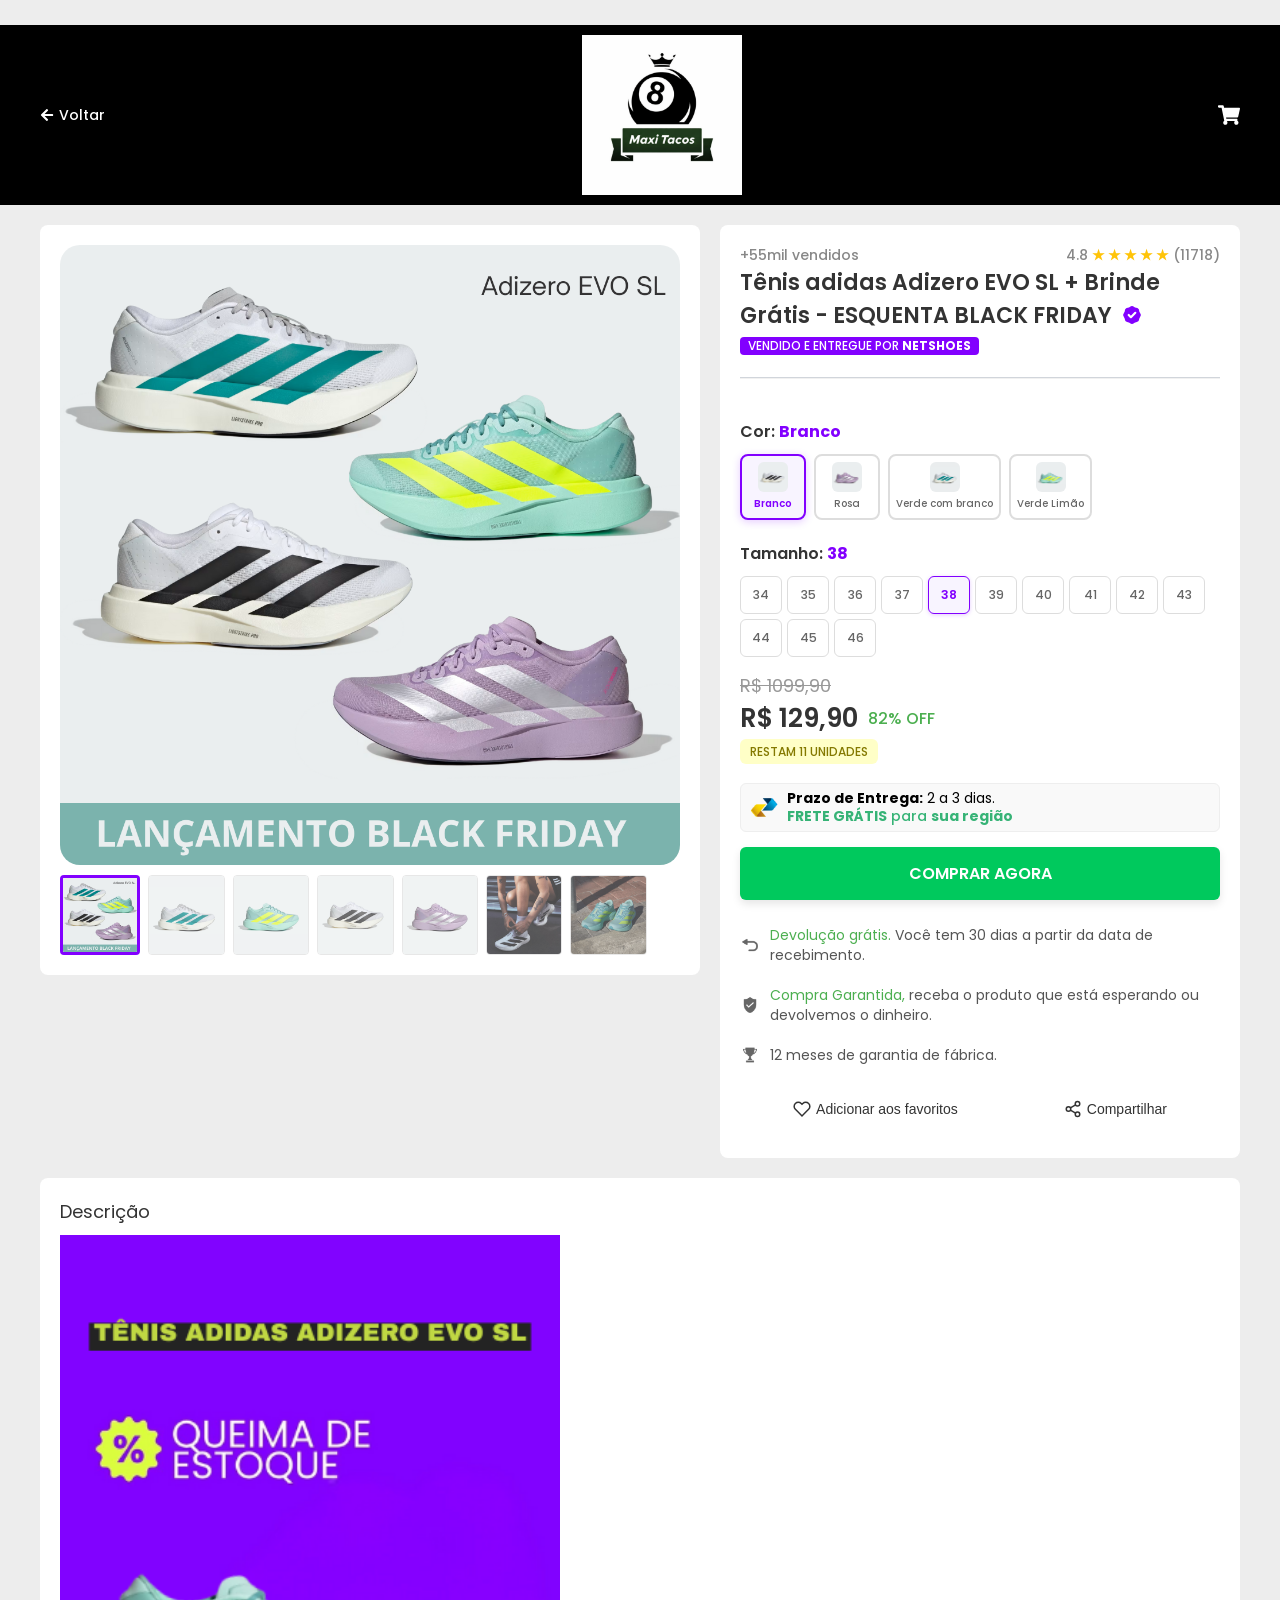
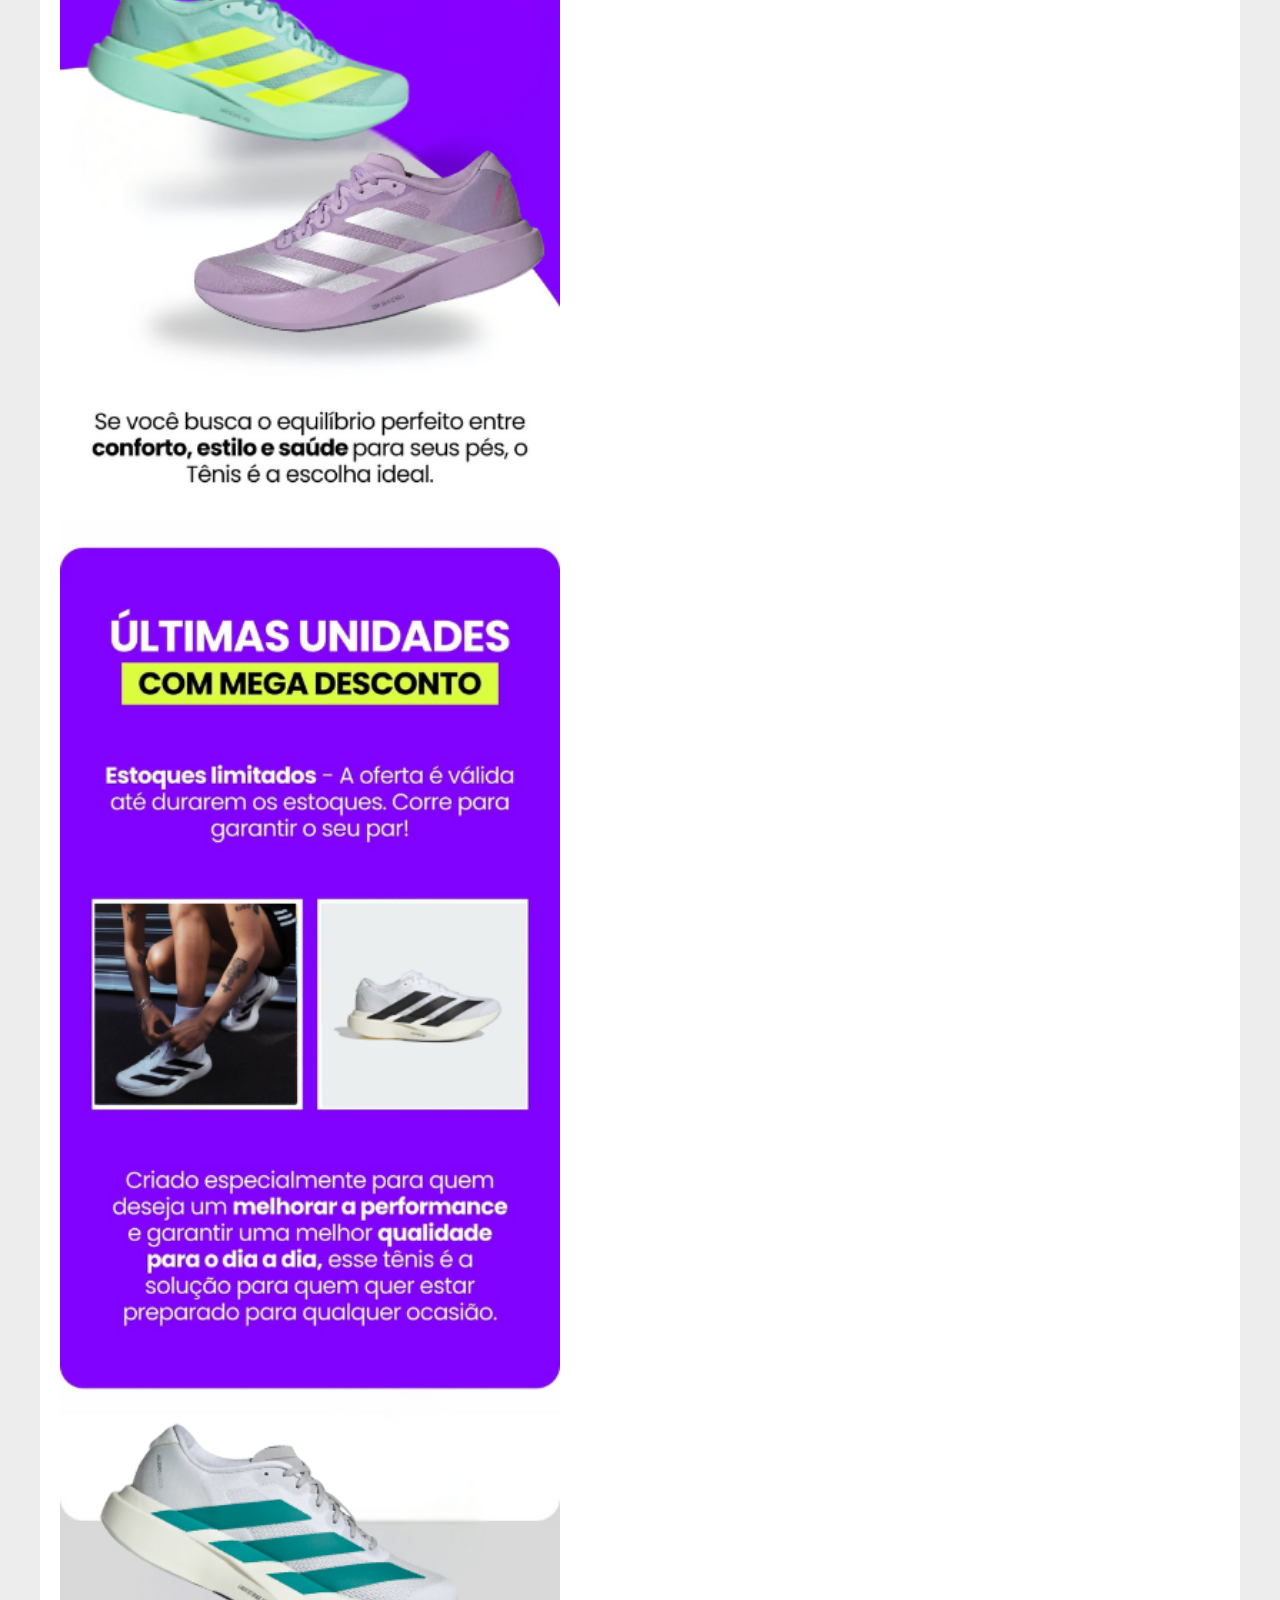
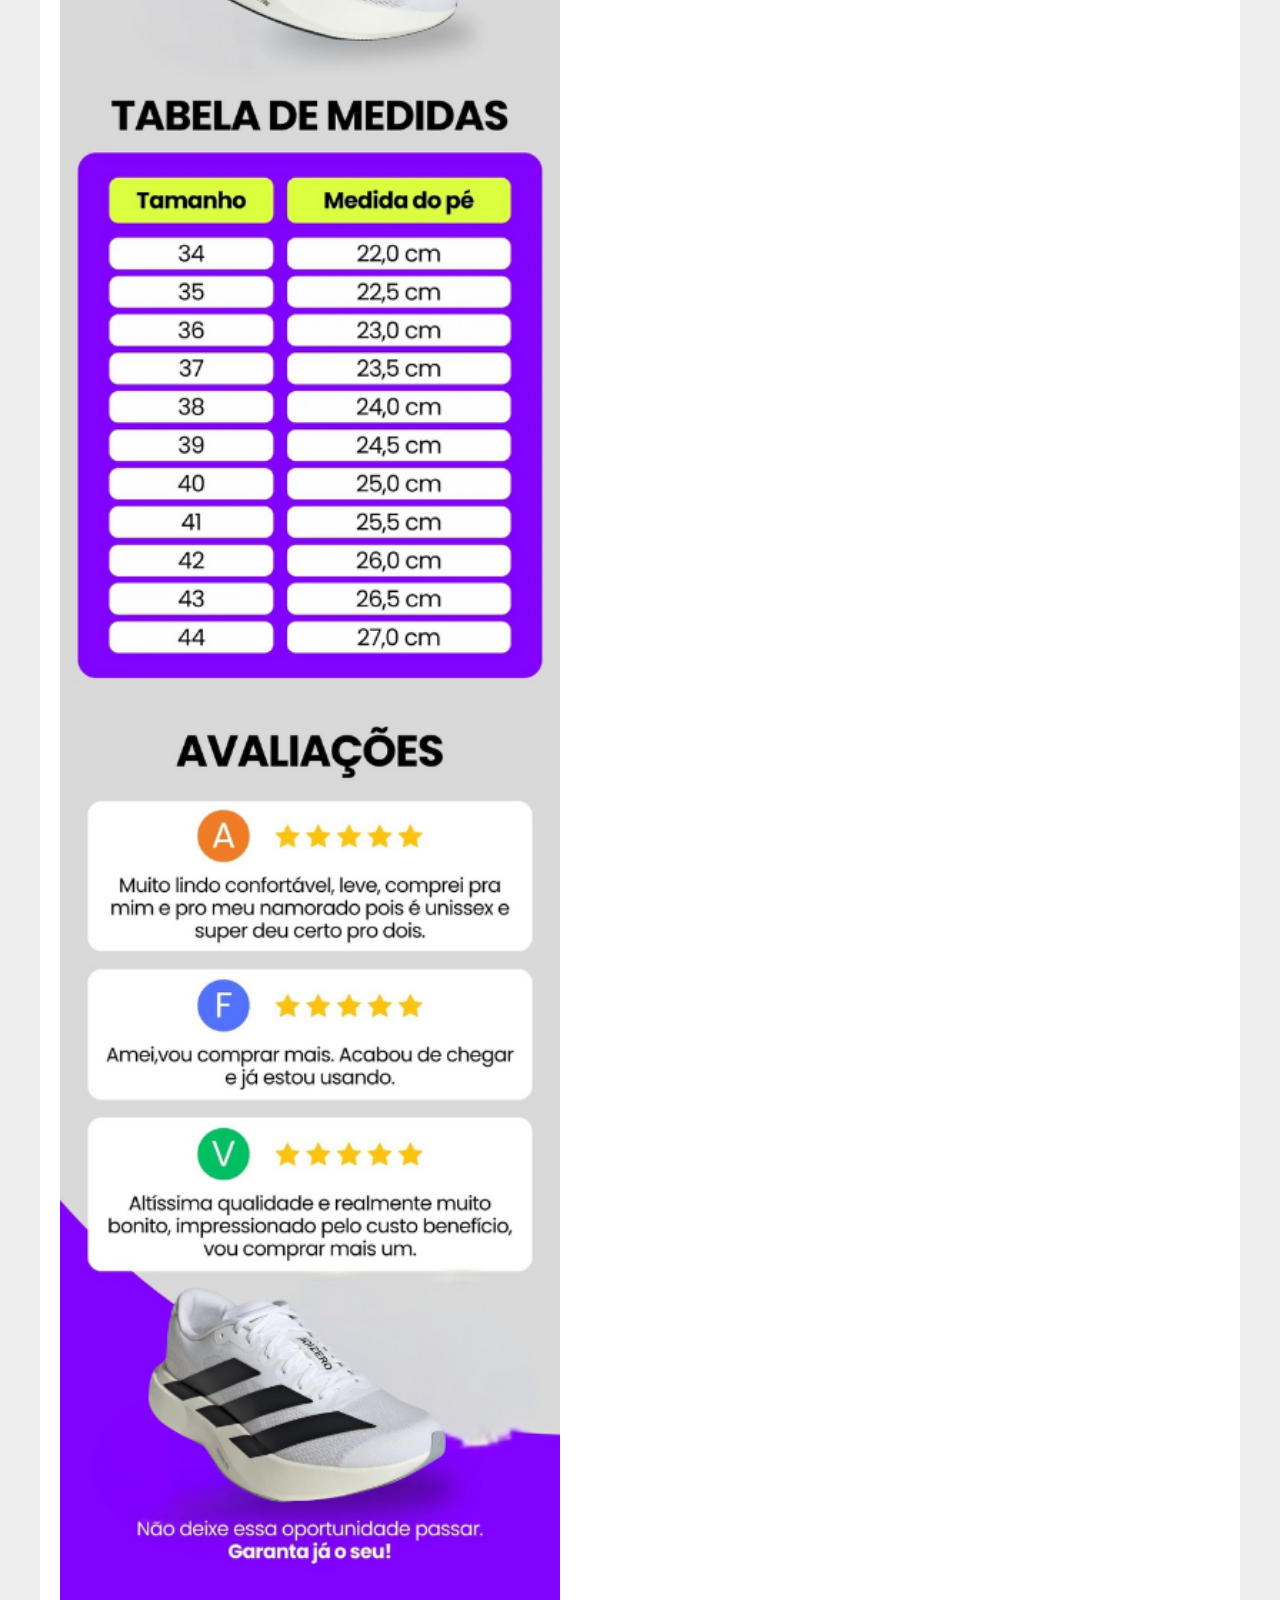
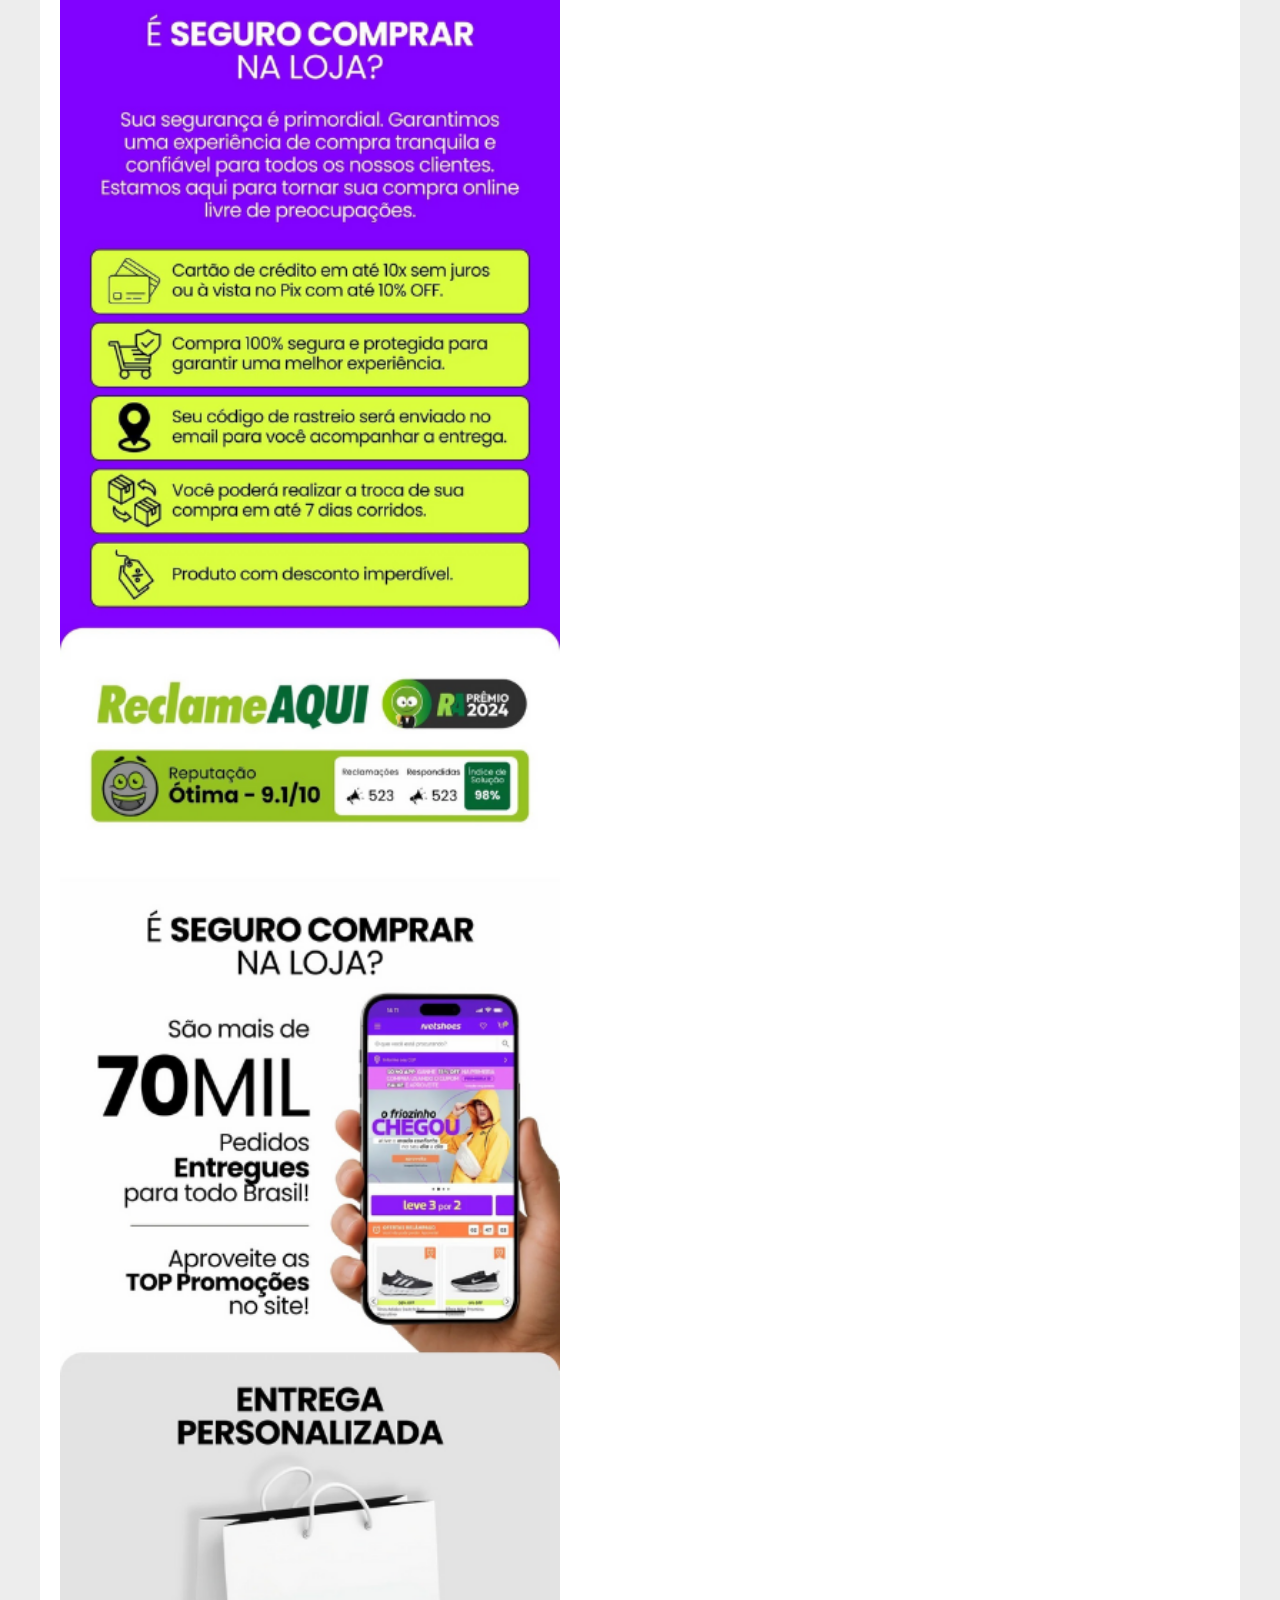
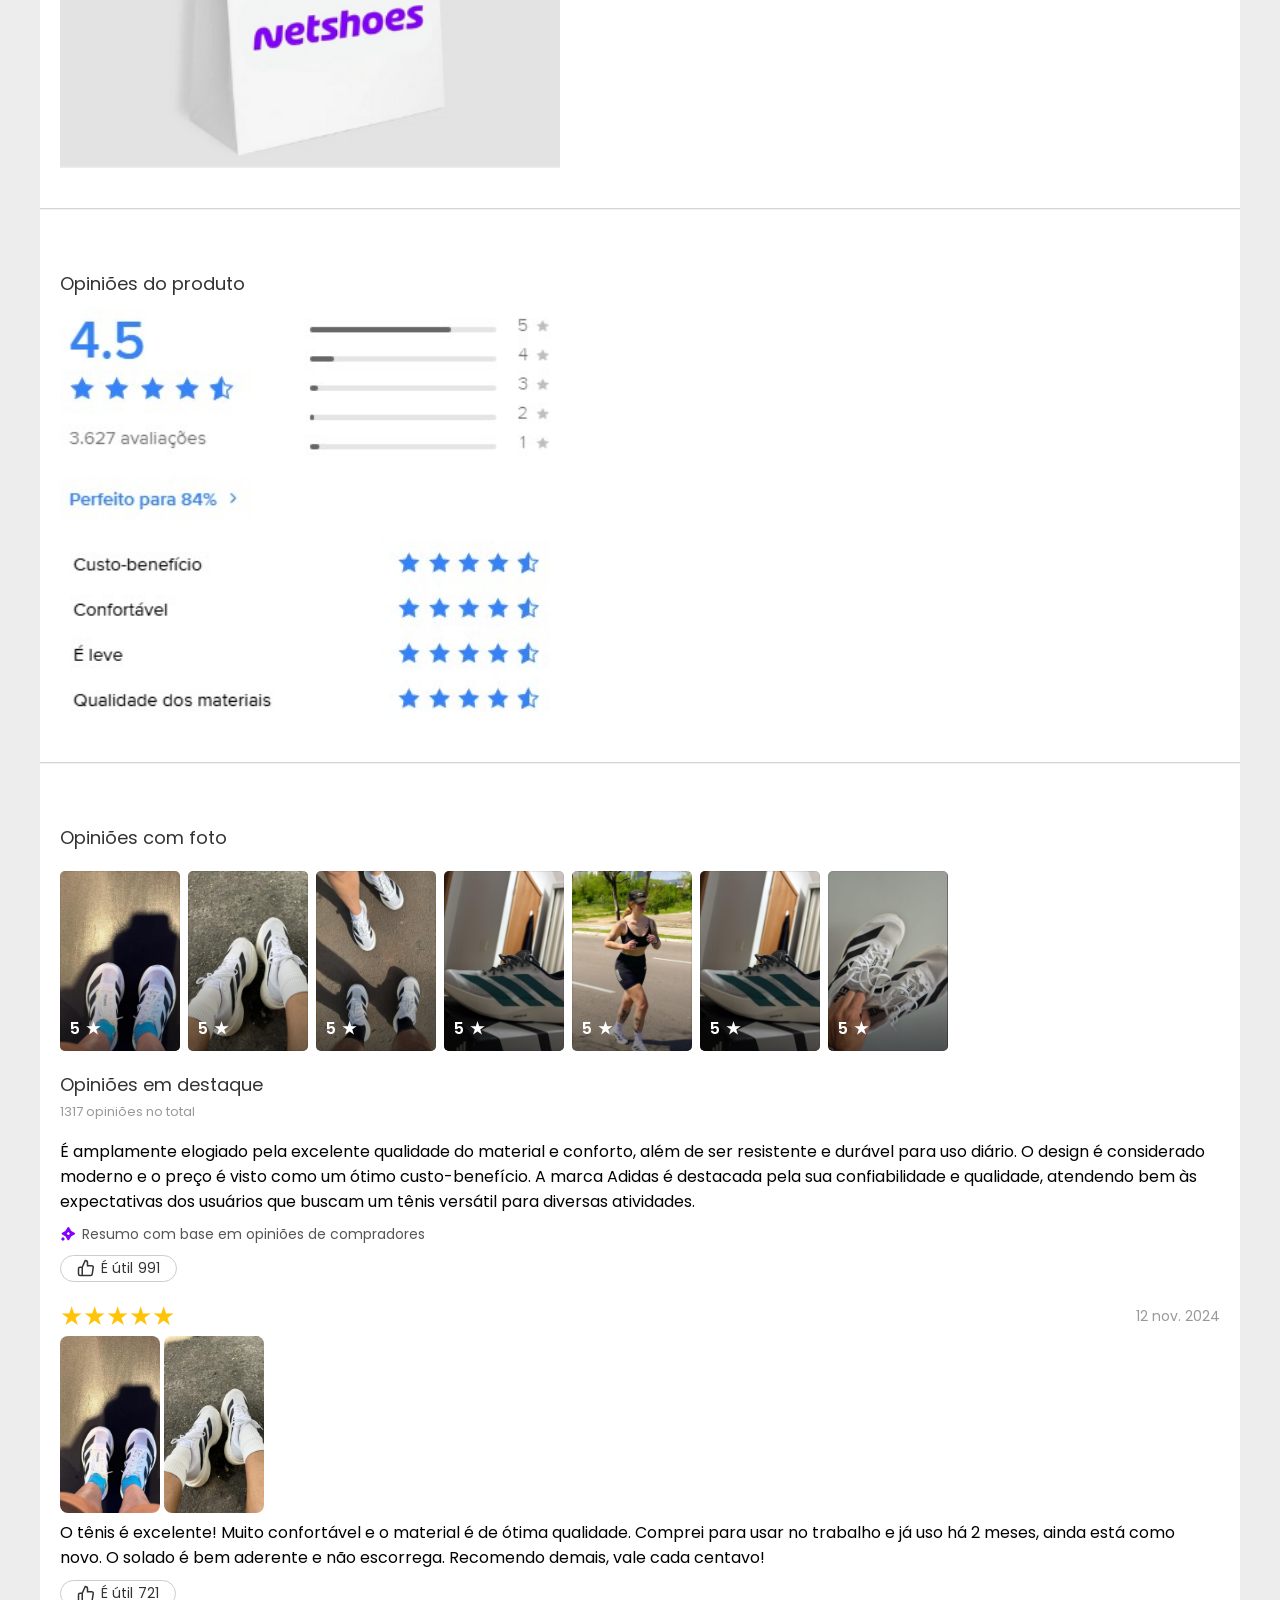
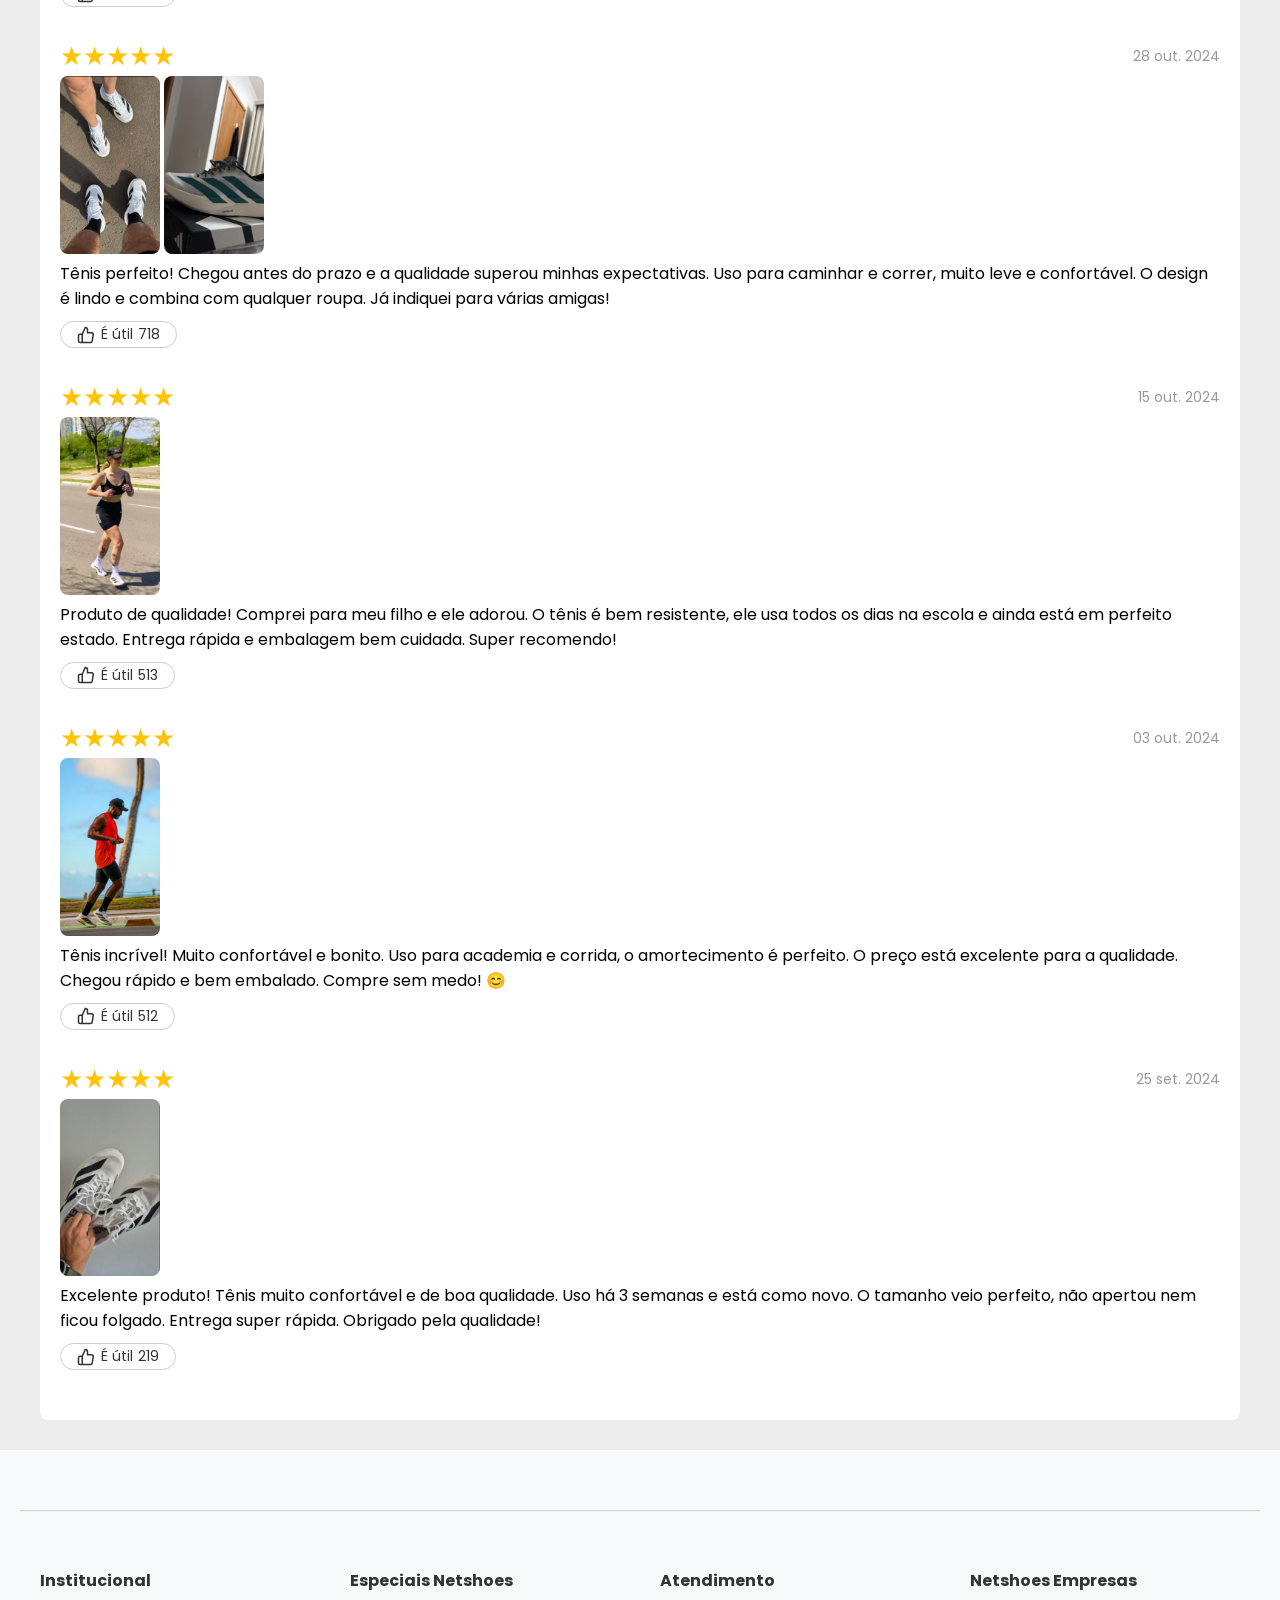
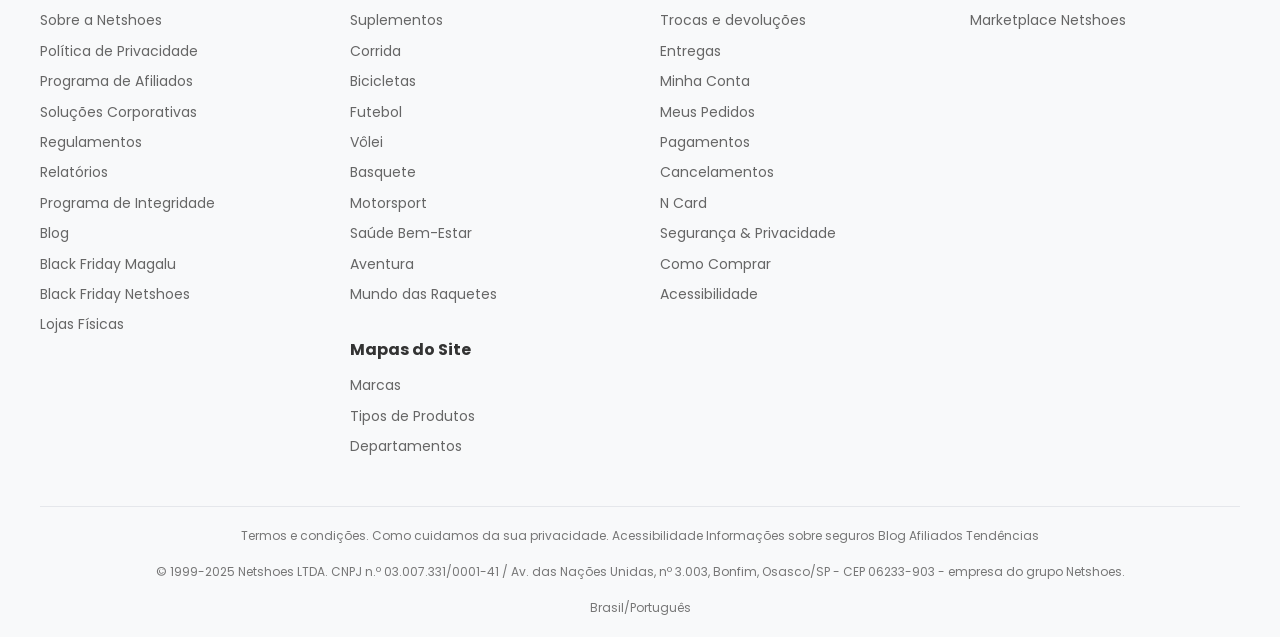
==== commit 5dc1c12b: "Update index.html" ====
--- a/evosl/index.html
+++ b/evosl/index.html
@@ -52,7 +52,7 @@
                 <b style="font-size: 14px; font-weight: 500;">Voltar</b>
             </a>
             <a href="../index.html" class="logo-link">
-                <img src="images/logonetshoes.png" alt="Logo da Loja" class="logo-img">
+                <img src="images/logo.png" alt="Logo da Loja" class="logo-img">
             </a>
             <a href="#" class="cart-icon" onclick="showCartSidebar(); return false;">
                 <svg aria-hidden="true" class="shopping-cart-icon" viewBox="0 0 576 512" xmlns="http://www.w3.org/2000/svg">
@@ -783,4 +783,4 @@
         </div>
     </div>
 
-</body></html>+</body></html>
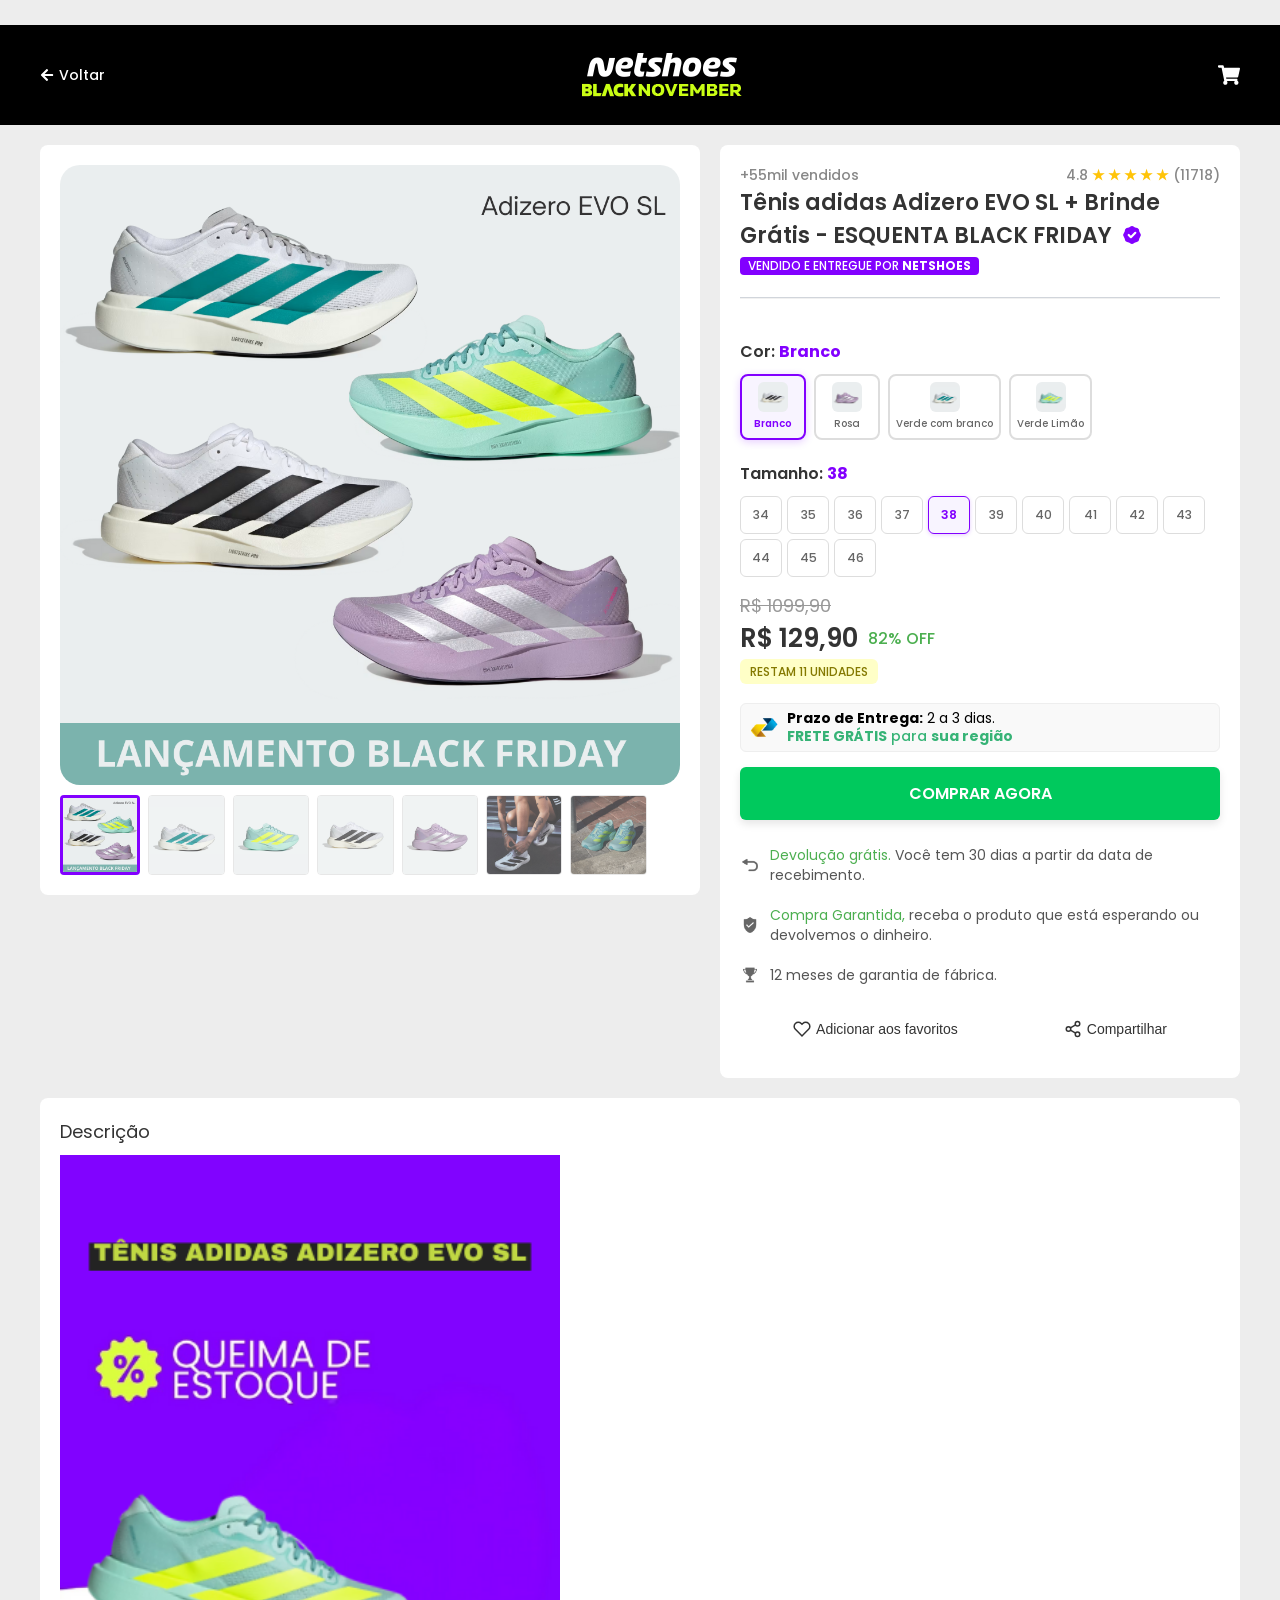
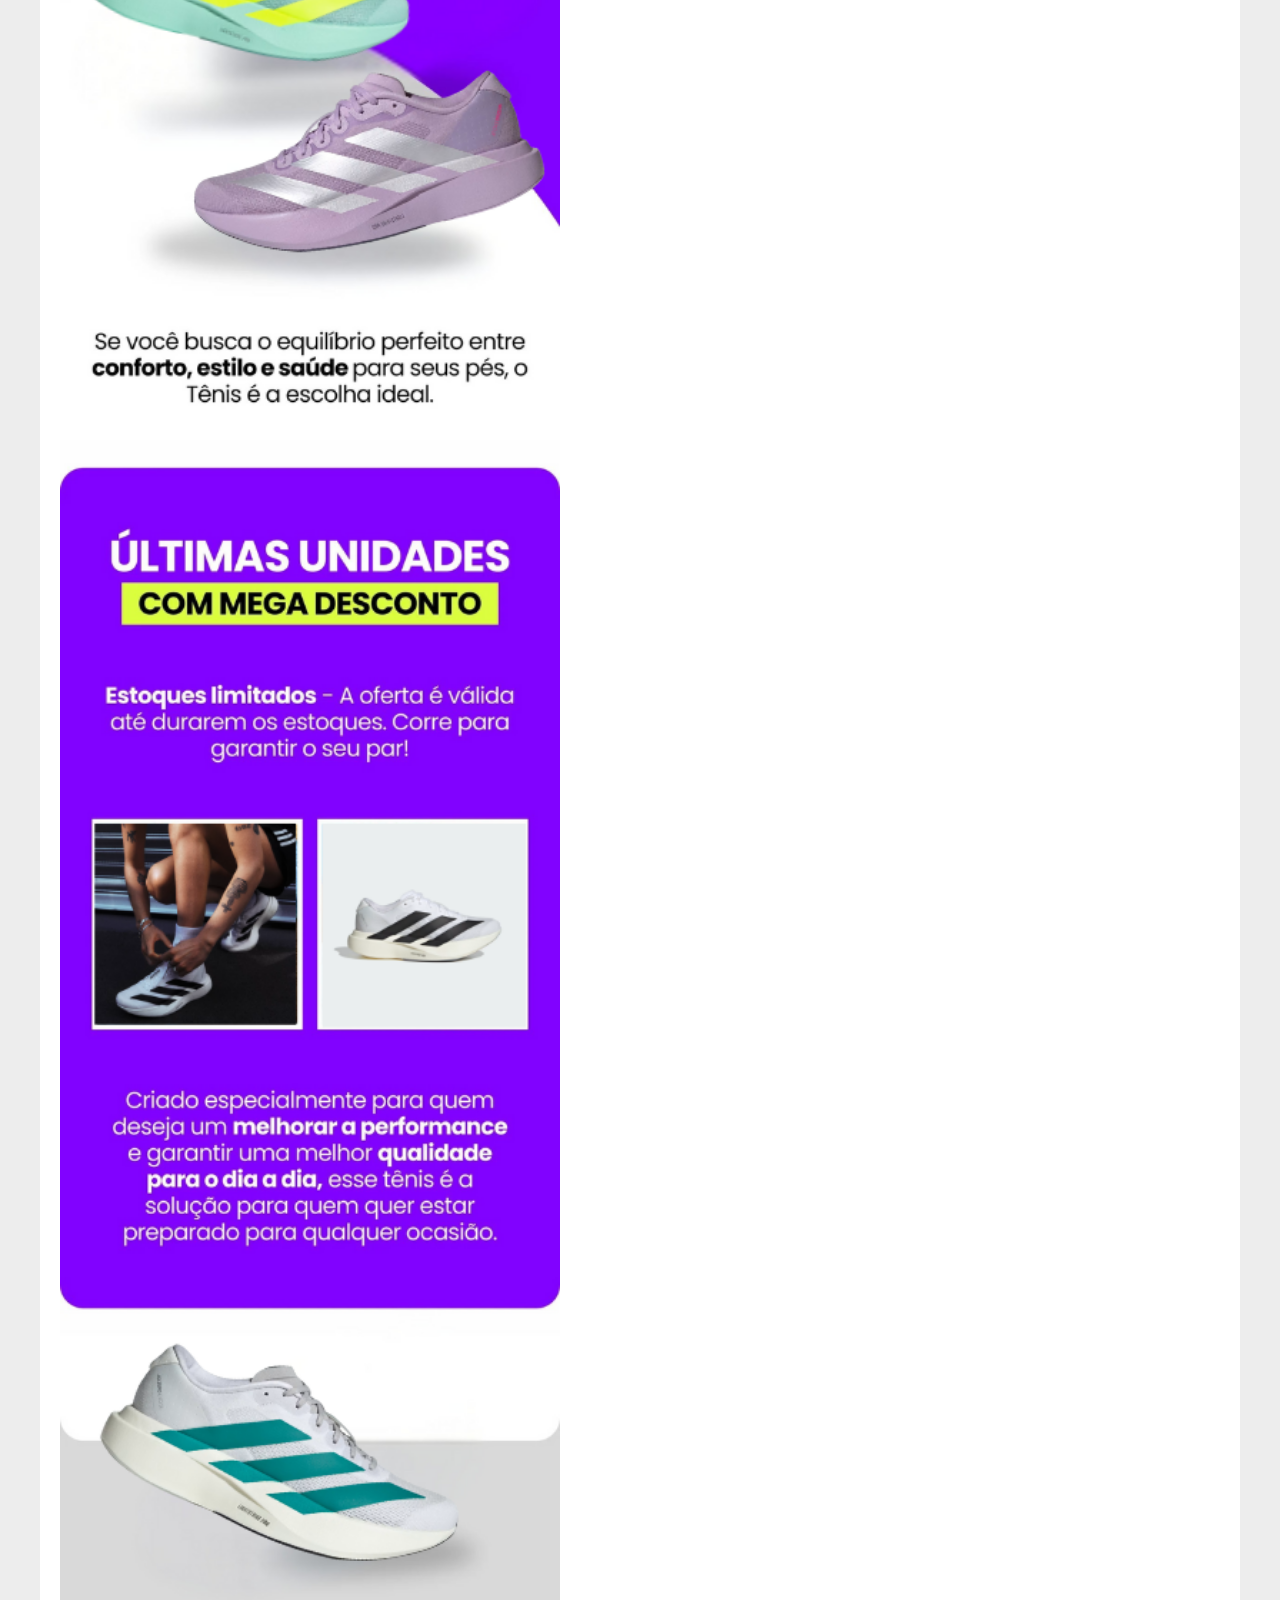
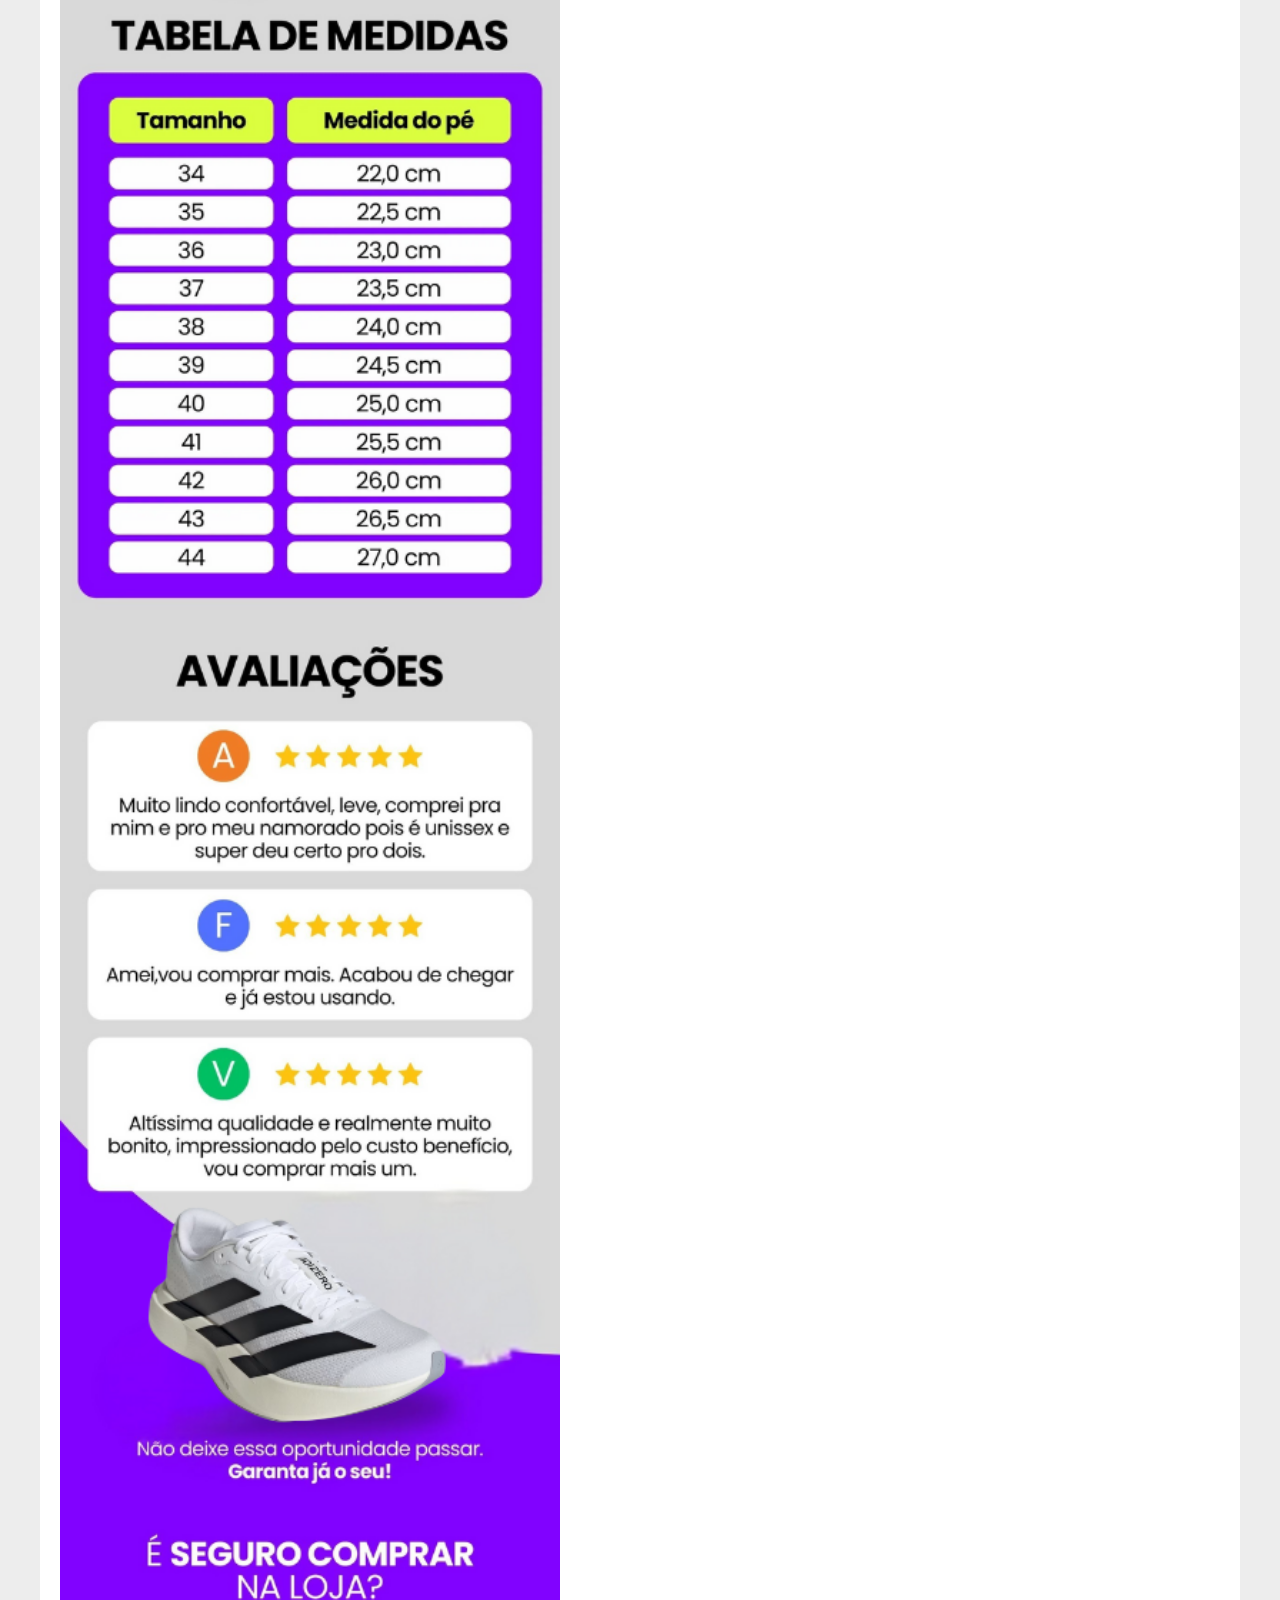
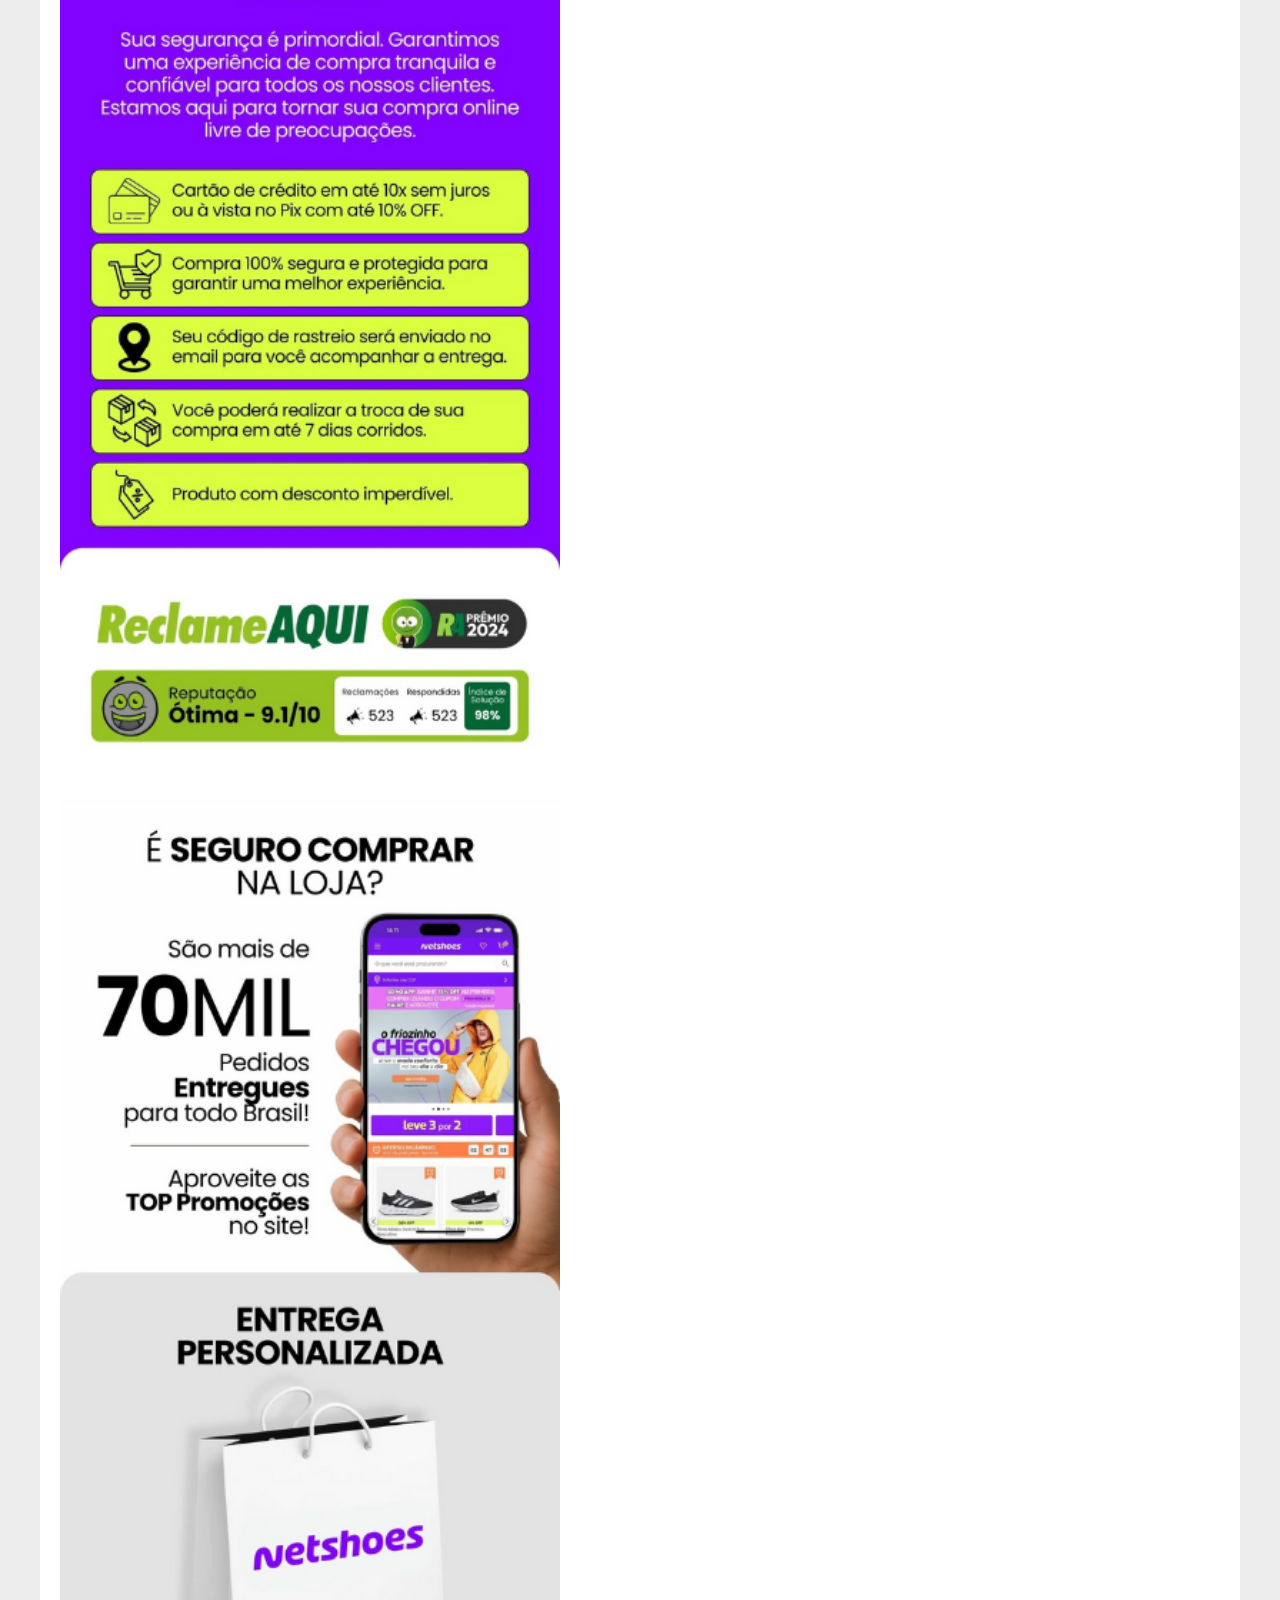
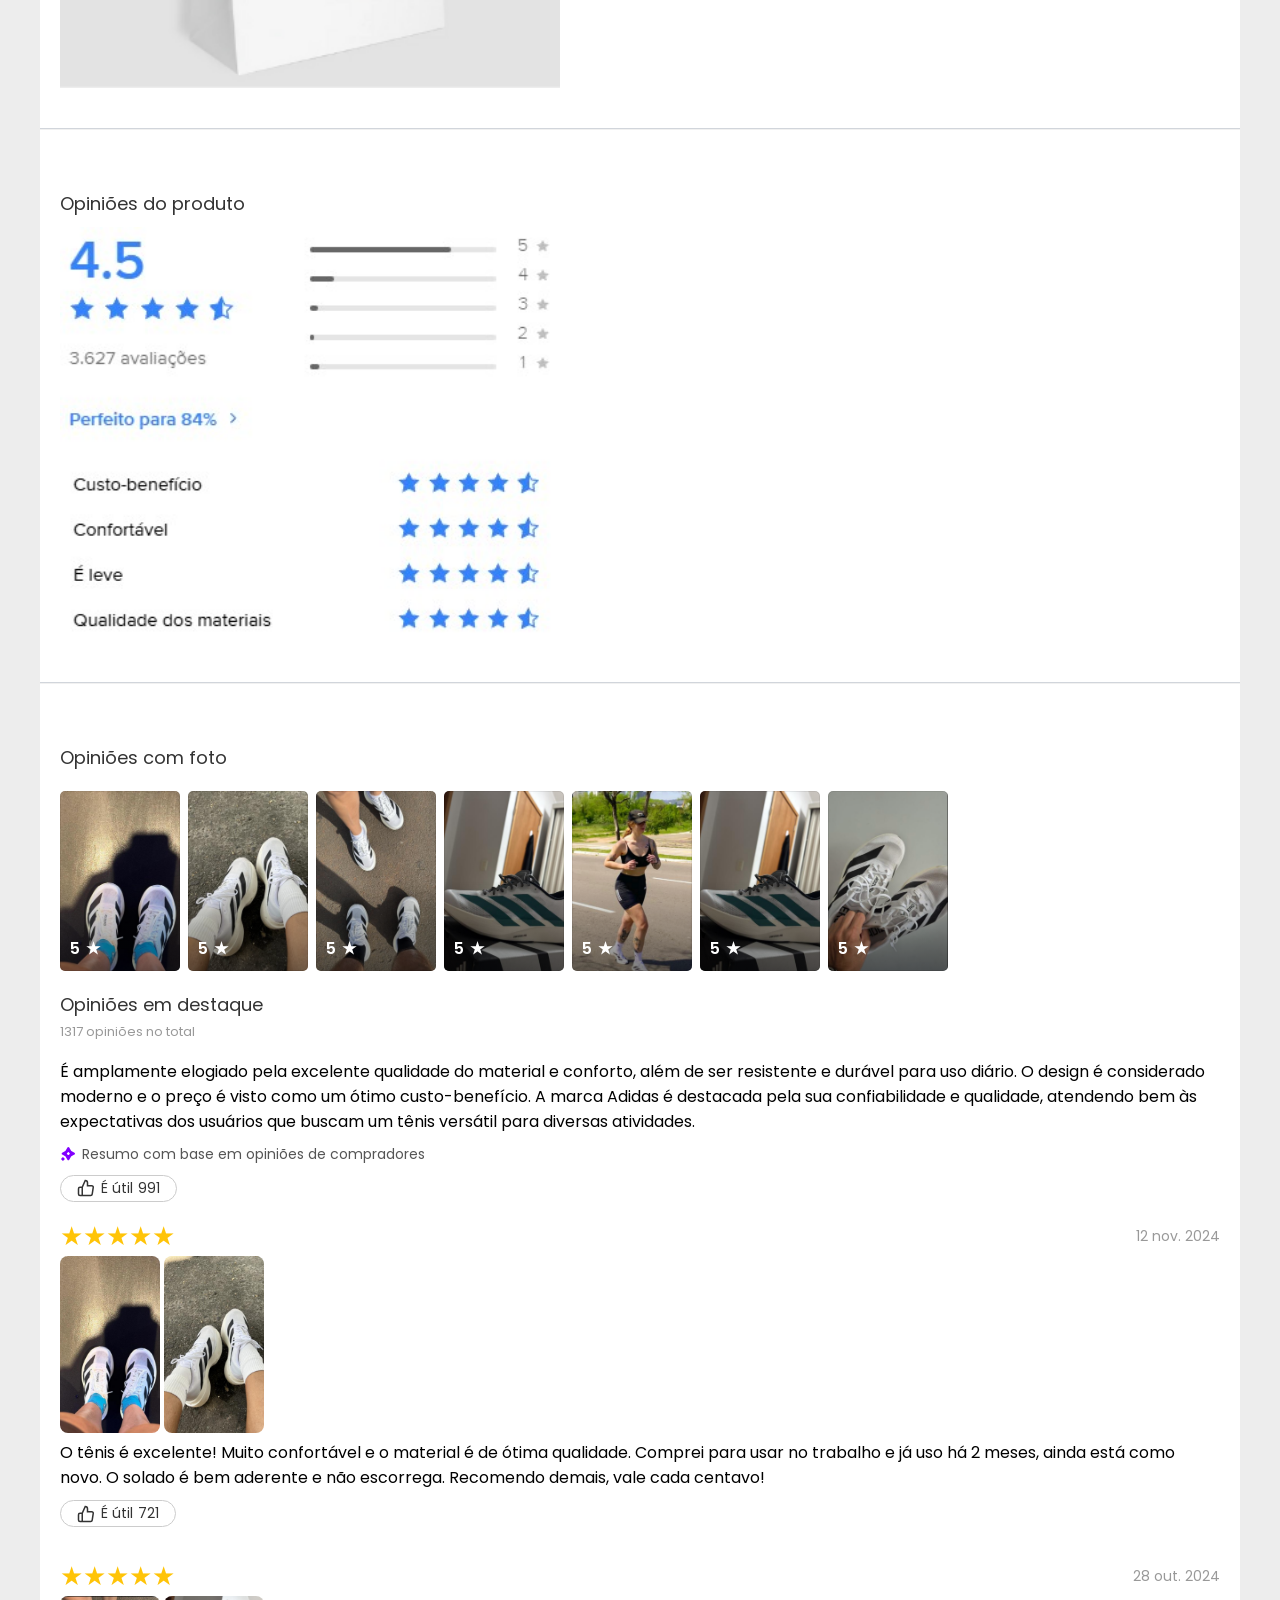
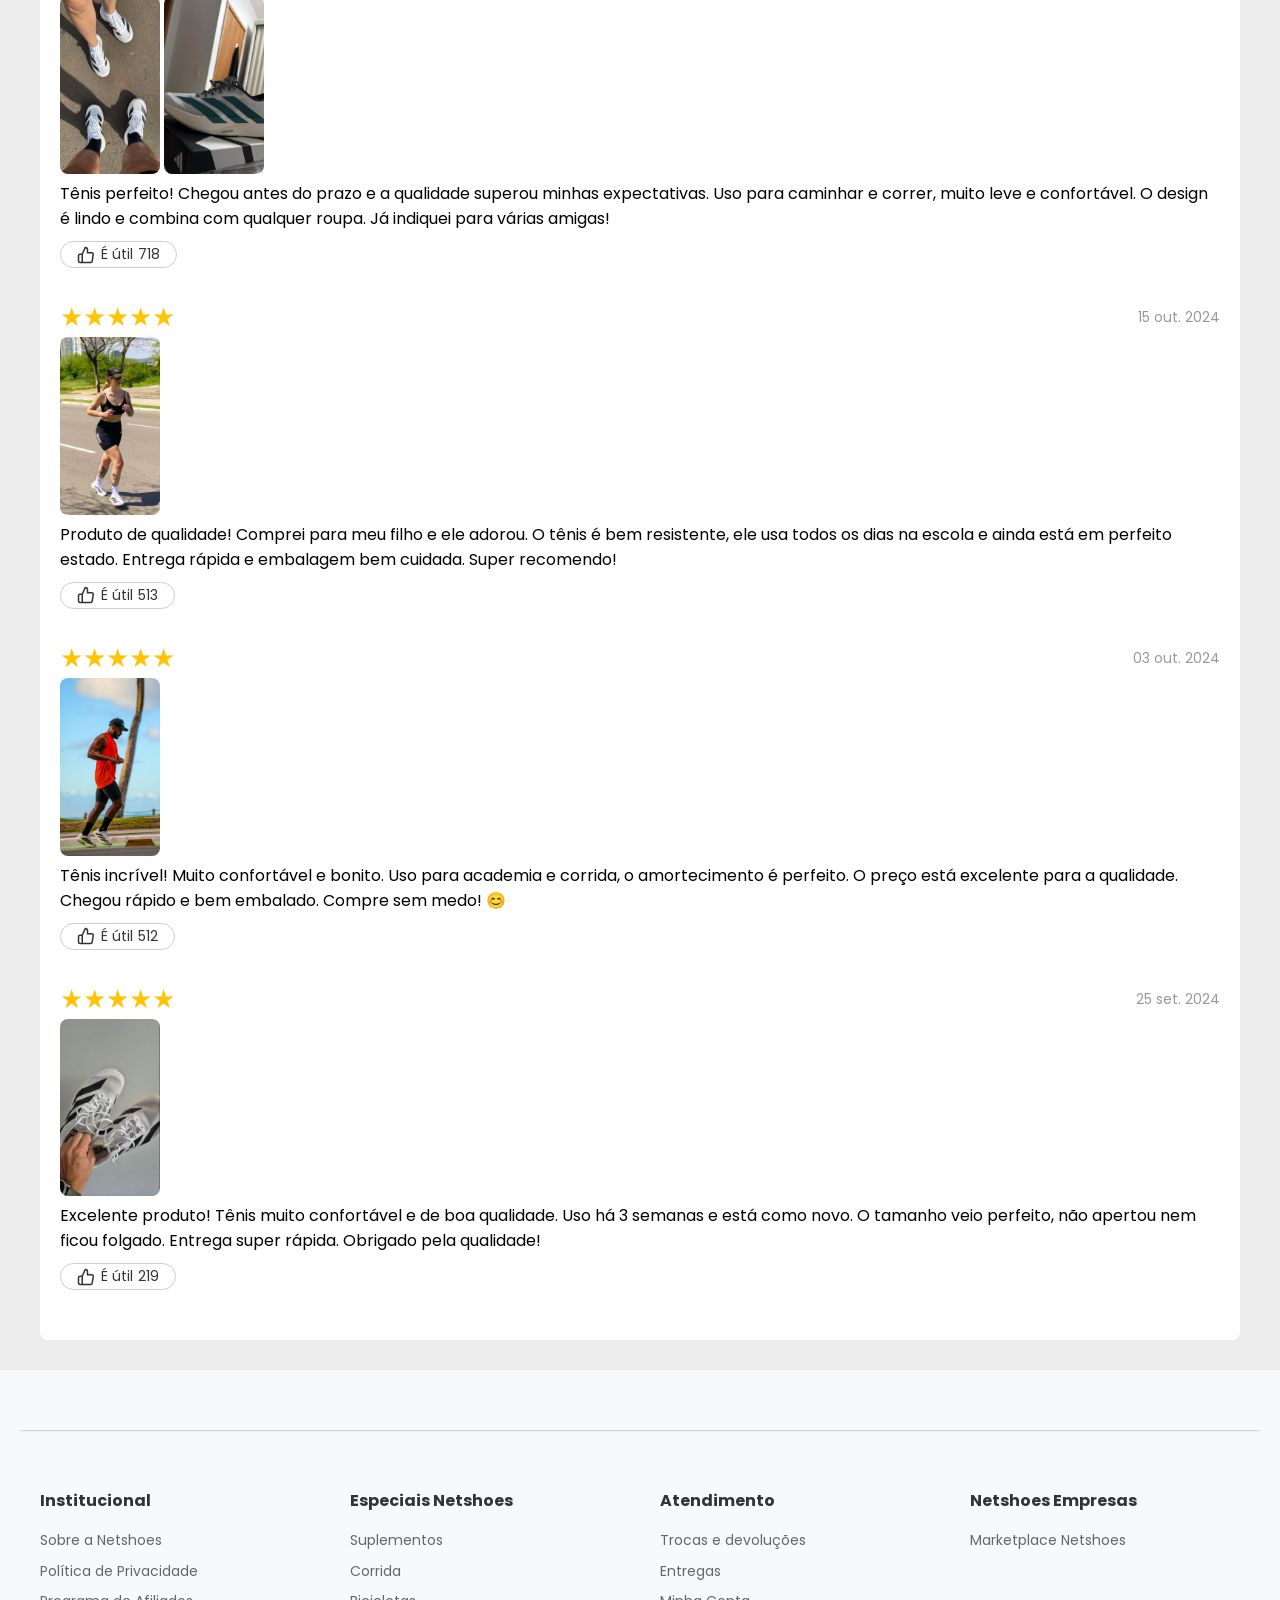
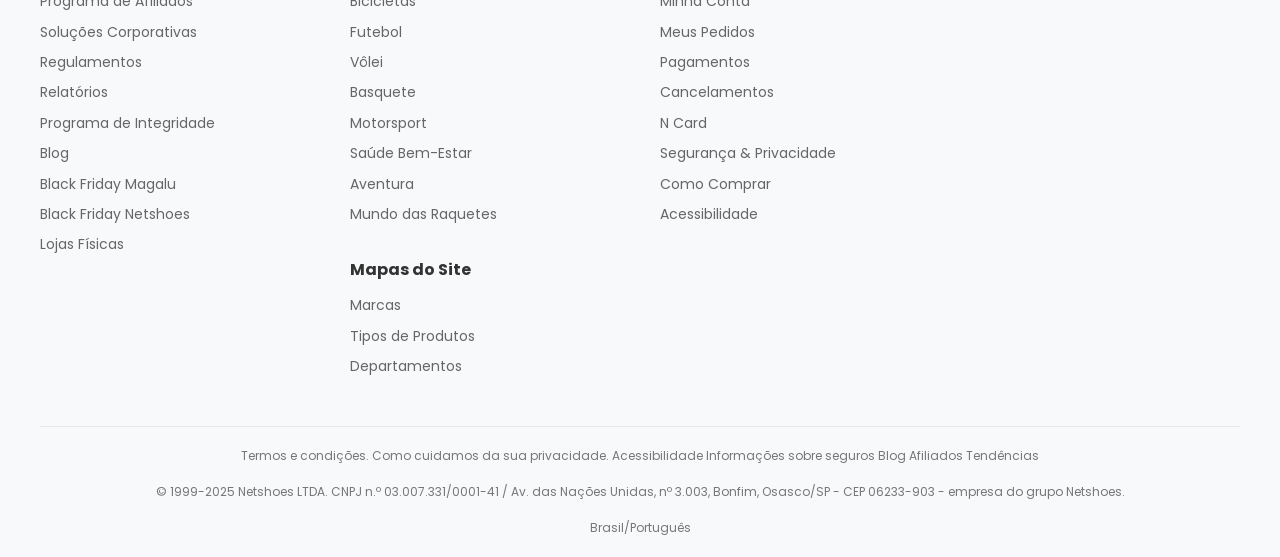
==== commit 71f88ee4: "Update index.html" ====
--- a/evosl/index.html
+++ b/evosl/index.html
@@ -52,7 +52,7 @@
                 <b style="font-size: 14px; font-weight: 500;">Voltar</b>
             </a>
             <a href="../index.html" class="logo-link">
-                <img src="images/logo.png" alt="Logo da Loja" class="logo-img">
+                <img src="images/logonetshoes.png" alt="Logo da Loja" class="logo-img">
             </a>
             <a href="#" class="cart-icon" onclick="showCartSidebar(); return false;">
                 <svg aria-hidden="true" class="shopping-cart-icon" viewBox="0 0 576 512" xmlns="http://www.w3.org/2000/svg">
